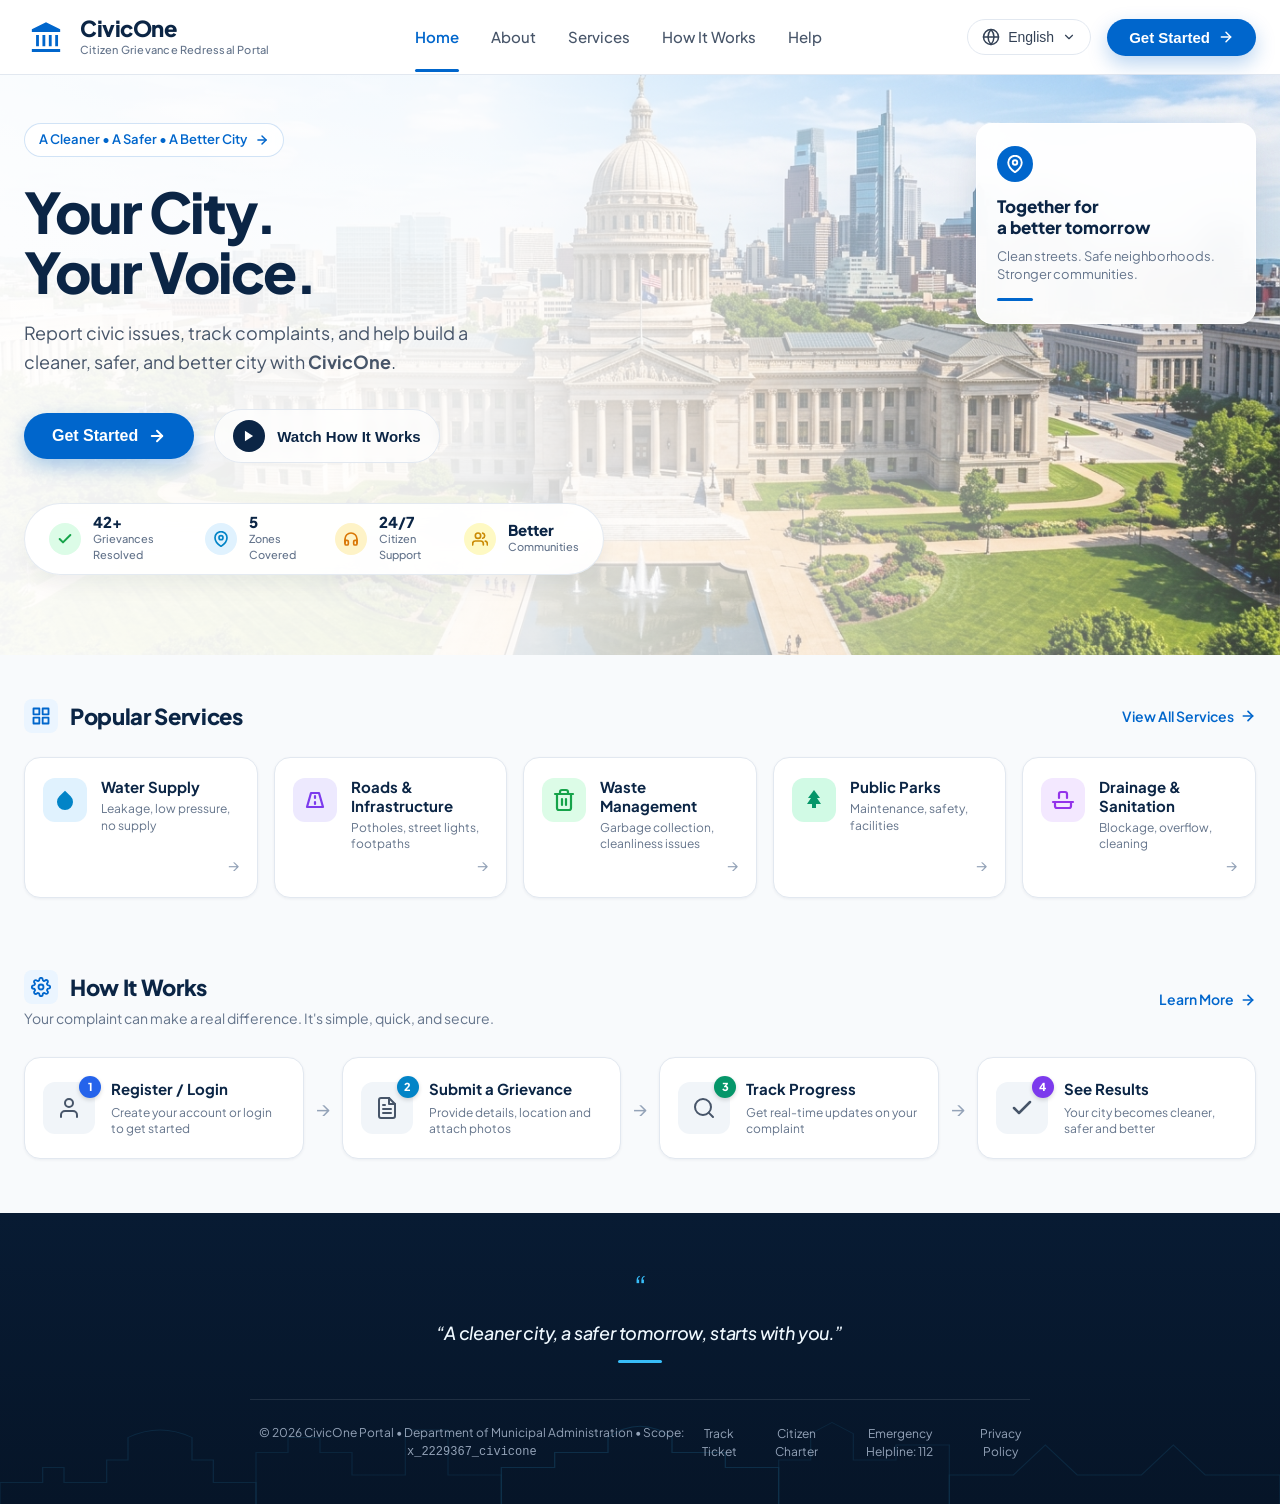
==== index.html @ 964f961f "feat(ui): implement modern CivicOne citizen portal landing page" ====
<!DOCTYPE html>
<html lang="en">
<head>
  <meta charset="UTF-8">
  <meta name="viewport" content="width=device-width, initial-scale=1.0">
  <title>CivicOne — Citizen Grievance Redressal Portal</title>
  <meta name="description" content="CivicOne is the next-generation citizen grievance redressal platform. Report civic issues, track complaints in real-time, and help build a cleaner, safer, and better city.">
  <link rel="stylesheet" href="app/ui/landing_page.css">
  <link rel="icon" type="image/svg+xml" href="data:image/svg+xml,<svg xmlns='http://www.w3.org/2000/svg' viewBox='0 0 24 24' fill='%230066CC'><path d='M12 2L2 7v2h20V7L12 2zm-7 9v8h2v-8H5zm5 0v8h2v-8h-2zm5 0v8h2v-8h-2zm5 0v8h2v-8h-2zM2 20v2h20v-2H2z'/></svg>">
</head>
<body>

  <!-- ========================================================================
       TOP NAVIGATION BAR
       ======================================================================== -->
  <header class="header" id="site-header">
    <div class="header-container">
      <!-- Brand Logo -->
      <a href="#home" class="logo-container" id="logo-link">
        <div class="logo-icon-wrap">
          <!-- Classical Neoclassical Monument / Civic Building Icon -->
          <svg width="34" height="34" viewBox="0 0 24 24" fill="currentColor">
            <path d="M12 1.5L2 6.5V8.5H22V6.5L12 1.5ZM5 10.5V18.5H7V10.5H5ZM9.5 10.5V18.5H11.5V10.5H9.5ZM14 10.5V18.5H16V10.5H14ZM18.5 10.5V18.5H20.5V10.5H18.5ZM2 20.5V22.5H22V20.5H2Z"/>
          </svg>
        </div>
        <div class="logo-text-group">
          <span class="logo-title">CivicOne</span>
          <span class="logo-subtitle">Citizen Grievance Redressal Portal</span>
        </div>
      </a>

      <!-- Center Navigation Links -->
      <nav aria-label="Main Navigation">
        <ul class="nav-links">
          <li><a href="#home" class="nav-link active" id="nav-home">Home</a></li>
          <li><a href="#about" class="nav-link" id="nav-about">About</a></li>
          <li><a href="#services" class="nav-link" id="nav-services">Services</a></li>
          <li><a href="#how-it-works" class="nav-link" id="nav-how-it-works">How It Works</a></li>
          <li><a href="#help" class="nav-link" id="nav-help">Help</a></li>
        </ul>
      </nav>

      <!-- Right Action Controls -->
      <div class="header-actions">
        <!-- Language Switcher -->
        <div class="lang-dropdown-wrapper">
          <button class="lang-btn" id="lang-btn" aria-expanded="false" aria-haspopup="true">
            <!-- Globe Icon -->
            <svg width="18" height="18" viewBox="0 0 24 24" fill="none" stroke="currentColor" stroke-width="2" stroke-linecap="round" stroke-linejoin="round">
              <circle cx="12" cy="12" r="10"></circle>
              <line x1="2" y1="12" x2="22" y2="12"></line>
              <path d="M12 2a15.3 15.3 0 0 1 4 10 15.3 15.3 0 0 1-4 10 15.3 15.3 0 0 1-4-10 15.3 15.3 0 0 1 4-10z"></path>
            </svg>
            <span id="current-lang-text">English</span>
            <!-- Chevron Down Icon -->
            <svg width="14" height="14" viewBox="0 0 24 24" fill="none" stroke="currentColor" stroke-width="2" stroke-linecap="round" stroke-linejoin="round">
              <polyline points="6 9 12 15 18 9"></polyline>
            </svg>
          </button>
          <div class="lang-menu" id="lang-menu" role="menu">
            <button class="lang-item active" data-lang="en"><span>English</span> <small>English</small></button>
            <button class="lang-item" data-lang="hi"><span>हिन्दी</span> <small>Hindi</small></button>
            <button class="lang-item" data-lang="kn"><span>ಕನ್ನಡ</span> <small>Kannada</small></button>
            <button class="lang-item" data-lang="ta"><span>தமிழ்</span> <small>Tamil</small></button>
            <button class="lang-item" data-lang="te"><span>తెలుగు</span> <small>Telugu</small></button>
            <button class="lang-item" data-lang="mr"><span>मराठी</span> <small>Marathi</small></button>
            <button class="lang-item" data-lang="bn"><span>বাংলা</span> <small>Bengali</small></button>
            <button class="lang-item" data-lang="gu"><span>ગુજરાતી</span> <small>Gujarati</small></button>
            <button class="lang-item" data-lang="pa"><span>ਪੰਜਾਬੀ</span> <small>Punjabi</small></button>
            <button class="lang-item" data-lang="ur"><span>اردو</span> <small>Urdu</small></button>
          </div>
        </div>

        <!-- Get Started Button -->
        <button class="btn-primary-pill" id="header-get-started" onclick="openGrievanceModal()">
          <span>Get Started</span>
          <svg width="16" height="16" viewBox="0 0 24 24" fill="none" stroke="currentColor" stroke-width="2.2" stroke-linecap="round" stroke-linejoin="round">
            <line x1="5" y1="12" x2="19" y2="12"></line>
            <polyline points="12 5 19 12 12 19"></polyline>
          </svg>
        </button>
      </div>
    </div>
  </header>

  <!-- ========================================================================
       HERO SECTION
       ======================================================================== -->
  <section class="hero-section" id="home">
    <div class="hero-bg-layer"></div>
    <div class="hero-overlay-gradient"></div>

    <div class="hero-container">
      <!-- Left Hero Column -->
      <div class="hero-left">
        <!-- Top Micro-Badge -->
        <div class="hero-badge" onclick="openGrievanceModal()">
          <span>A Cleaner &bull; A Safer &bull; A Better City</span>
          <svg width="14" height="14" viewBox="0 0 24 24" fill="none" stroke="currentColor" stroke-width="2.5" stroke-linecap="round" stroke-linejoin="round">
            <line x1="5" y1="12" x2="19" y2="12"></line>
            <polyline points="12 5 19 12 12 19"></polyline>
          </svg>
        </div>

        <!-- Main Headline -->
        <h1 class="hero-headline">
          <span>Your City.</span>
          <span>Your Voice.</span>
        </h1>

        <!-- Subtitle -->
        <p class="hero-subtitle">
          Report civic issues, track complaints, and help build a cleaner, safer, and better city with <strong>CivicOne</strong>.
        </p>

        <!-- CTA Buttons Group -->
        <div class="hero-cta-group">
          <button class="btn-hero-primary" id="hero-get-started-btn" onclick="openGrievanceModal()">
            <span>Get Started</span>
            <svg width="18" height="18" viewBox="0 0 24 24" fill="none" stroke="currentColor" stroke-width="2.5" stroke-linecap="round" stroke-linejoin="round">
              <line x1="5" y1="12" x2="19" y2="12"></line>
              <polyline points="12 5 19 12 12 19"></polyline>
            </svg>
          </button>

          <button class="btn-hero-watch" id="hero-watch-btn" onclick="openWatchModal()">
            <div class="play-icon-circle">
              <svg width="14" height="14" viewBox="0 0 24 24" fill="currentColor">
                <polygon points="5 3 19 12 5 21 5 3"></polygon>
              </svg>
            </div>
            <span>Watch How It Works</span>
          </button>
        </div>

        <!-- Floating Glassmorphic Stats Pill -->
        <div class="hero-metrics-bar">
          <!-- Metric 1: Resolved -->
          <div class="metric-item">
            <div class="metric-icon-bubble green">
              <svg width="16" height="16" viewBox="0 0 24 24" fill="none" stroke="currentColor" stroke-width="3" stroke-linecap="round" stroke-linejoin="round">
                <polyline points="20 6 9 17 4 12"></polyline>
              </svg>
            </div>
            <div class="metric-text-group">
              <span class="metric-val">42+</span>
              <span class="metric-label">Grievances Resolved</span>
            </div>
          </div>

          <!-- Metric 2: Zones -->
          <div class="metric-item">
            <div class="metric-icon-bubble blue">
              <svg width="16" height="16" viewBox="0 0 24 24" fill="none" stroke="currentColor" stroke-width="2.5" stroke-linecap="round" stroke-linejoin="round">
                <path d="M21 10c0 7-9 13-9 13s-9-6-9-13a9 9 0 0 1 18 0z"></path>
                <circle cx="12" cy="10" r="3"></circle>
              </svg>
            </div>
            <div class="metric-text-group">
              <span class="metric-val">5</span>
              <span class="metric-label">Zones Covered</span>
            </div>
          </div>

          <!-- Metric 3: Support -->
          <div class="metric-item">
            <div class="metric-icon-bubble orange">
              <svg width="16" height="16" viewBox="0 0 24 24" fill="none" stroke="currentColor" stroke-width="2.5" stroke-linecap="round" stroke-linejoin="round">
                <path d="M3 18v-6a9 9 0 0 1 18 0v6"></path>
                <path d="M21 19a2 2 0 0 1-2 2h-1a2 2 0 0 1-2-2v-3a2 2 0 0 1 2-2h3zM3 19a2 2 0 0 0 2 2h1a2 2 0 0 0 2-2v-3a2 2 0 0 0-2-2H3z"></path>
              </svg>
            </div>
            <div class="metric-text-group">
              <span class="metric-val">24/7</span>
              <span class="metric-label">Citizen Support</span>
            </div>
          </div>

          <!-- Metric 4: Communities -->
          <div class="metric-item">
            <div class="metric-icon-bubble gold">
              <svg width="16" height="16" viewBox="0 0 24 24" fill="none" stroke="currentColor" stroke-width="2.5" stroke-linecap="round" stroke-linejoin="round">
                <path d="M17 21v-2a4 4 0 0 0-4-4H5a4 4 0 0 0-4 4v2"></path>
                <circle cx="9" cy="7" r="4"></circle>
                <path d="M23 21v-2a4 4 0 0 0-3-3.87"></path>
                <path d="M16 3.13a4 4 0 0 1 0 7.75"></path>
              </svg>
            </div>
            <div class="metric-text-group">
              <span class="metric-val">Better</span>
              <span class="metric-label">Communities</span>
            </div>
          </div>
        </div>
      </div>

      <!-- Right Floating Glass Card (Overlapping Skyline) -->
      <div class="hero-right-card">
        <div class="card-pin-bubble">
          <svg width="18" height="18" viewBox="0 0 24 24" fill="none" stroke="currentColor" stroke-width="2.5" stroke-linecap="round" stroke-linejoin="round">
            <path d="M21 10c0 7-9 13-9 13s-9-6-9-13a9 9 0 0 1 18 0z"></path>
            <circle cx="12" cy="10" r="3"></circle>
          </svg>
        </div>
        <h3 class="card-title">Together for<br>a better tomorrow</h3>
        <p class="card-desc">Clean streets. Safe neighborhoods. Stronger communities.</p>
        <div class="card-accent-bar"></div>
      </div>
    </div>
  </section>

  <!-- ========================================================================
       POPULAR SERVICES SECTION
       ======================================================================== -->
  <section class="section-services" id="services">
    <div class="section-container">
      <div class="section-header-row">
        <div class="section-title-wrap">
          <div class="section-header-icon">
            <svg width="20" height="20" viewBox="0 0 24 24" fill="none" stroke="currentColor" stroke-width="2.2" stroke-linecap="round" stroke-linejoin="round">
              <rect x="3" y="3" width="7" height="7"></rect>
              <rect x="14" y="3" width="7" height="7"></rect>
              <rect x="14" y="14" width="7" height="7"></rect>
              <rect x="3" y="14" width="7" height="7"></rect>
            </svg>
          </div>
          <h2 class="section-heading">Popular Services</h2>
        </div>
        <a href="#services" class="section-view-all-link" onclick="openGrievanceModal('all')">
          <span>View All Services</span>
          <svg width="16" height="16" viewBox="0 0 24 24" fill="none" stroke="currentColor" stroke-width="2.5" stroke-linecap="round" stroke-linejoin="round">
            <line x1="5" y1="12" x2="19" y2="12"></line>
            <polyline points="12 5 19 12 12 19"></polyline>
          </svg>
        </a>
      </div>

      <!-- 5 Horizontal Service Cards -->
      <div class="services-grid">
        <!-- Service 1: Water Supply -->
        <div class="service-card" onclick="openGrievanceModal('CAT-WAT-LEAK')">
          <div class="service-card-top">
            <div class="service-icon-box water">
              <svg width="24" height="24" viewBox="0 0 24 24" fill="currentColor">
                <path d="M12 2.69l5.66 5.66a8 8 0 1 1-11.31 0z"></path>
              </svg>
            </div>
            <div class="service-info-col">
              <h3 class="service-name">Water Supply</h3>
              <p class="service-subtext">Leakage, low pressure, no supply</p>
            </div>
          </div>
          <div class="service-card-arrow">&rarr;</div>
        </div>

        <!-- Service 2: Roads & Infrastructure -->
        <div class="service-card" onclick="openGrievanceModal('CAT-ROD-POTHOLE')">
          <div class="service-card-top">
            <div class="service-icon-box roads">
              <svg width="24" height="24" viewBox="0 0 24 24" fill="none" stroke="currentColor" stroke-width="2.2" stroke-linecap="round" stroke-linejoin="round">
                <path d="M4 19L8 5h8l4 14H4z"></path>
                <line x1="12" y1="8" x2="12" y2="10"></line>
                <line x1="12" y1="14" x2="12" y2="16"></line>
              </svg>
            </div>
            <div class="service-info-col">
              <h3 class="service-name">Roads &amp; Infrastructure</h3>
              <p class="service-subtext">Potholes, street lights, footpaths</p>
            </div>
          </div>
          <div class="service-card-arrow">&rarr;</div>
        </div>

        <!-- Service 3: Waste Management -->
        <div class="service-card" onclick="openGrievanceModal('CAT-SAN-GARBAGE')">
          <div class="service-card-top">
            <div class="service-icon-box waste">
              <svg width="24" height="24" viewBox="0 0 24 24" fill="none" stroke="currentColor" stroke-width="2.2" stroke-linecap="round" stroke-linejoin="round">
                <polyline points="3 6 5 6 21 6"></polyline>
                <path d="M19 6v14a2 2 0 0 1-2 2H7a2 2 0 0 1-2-2V6m3 0V4a2 2 0 0 1 2-2h4a2 2 0 0 1 2 2v2"></path>
                <line x1="10" y1="11" x2="10" y2="17"></line>
                <line x1="14" y1="11" x2="14" y2="17"></line>
              </svg>
            </div>
            <div class="service-info-col">
              <h3 class="service-name">Waste Management</h3>
              <p class="service-subtext">Garbage collection, cleanliness issues</p>
            </div>
          </div>
          <div class="service-card-arrow">&rarr;</div>
        </div>

        <!-- Service 4: Public Parks -->
        <div class="service-card" onclick="openGrievanceModal('CAT-HLT-MOSQ')">
          <div class="service-card-top">
            <div class="service-icon-box parks">
              <svg width="24" height="24" viewBox="0 0 24 24" fill="currentColor">
                <path d="M12 2L6 10h3l-4 6h5v4h4v-4h5l-4-6h3L12 2z"></path>
              </svg>
            </div>
            <div class="service-info-col">
              <h3 class="service-name">Public Parks</h3>
              <p class="service-subtext">Maintenance, safety, facilities</p>
            </div>
          </div>
          <div class="service-card-arrow">&rarr;</div>
        </div>

        <!-- Service 5: Drainage & Sanitation -->
        <div class="service-card" onclick="openGrievanceModal('CAT-ROD-DRAIN')">
          <div class="service-card-top">
            <div class="service-icon-box sanitation">
              <svg width="24" height="24" viewBox="0 0 24 24" fill="none" stroke="currentColor" stroke-width="2.2" stroke-linecap="round" stroke-linejoin="round">
                <path d="M4 14v4a2 2 0 0 0 2 2h12a2 2 0 0 0 2-2v-4"></path>
                <path d="M8 10V6a2 2 0 0 1 2-2h4a2 2 0 0 1 2 2v4"></path>
                <line x1="2" y1="14" x2="22" y2="14"></line>
              </svg>
            </div>
            <div class="service-info-col">
              <h3 class="service-name">Drainage &amp; Sanitation</h3>
              <p class="service-subtext">Blockage, overflow, cleaning</p>
            </div>
          </div>
          <div class="service-card-arrow">&rarr;</div>
        </div>
      </div>
    </div>
  </section>

  <!-- ========================================================================
       HOW IT WORKS SECTION
       ======================================================================== -->
  <section class="section-how-it-works" id="how-it-works">
    <div class="section-container">
      <div class="section-header-row">
        <div>
          <div class="section-title-wrap">
            <div class="section-header-icon">
              <svg width="20" height="20" viewBox="0 0 24 24" fill="none" stroke="currentColor" stroke-width="2.2" stroke-linecap="round" stroke-linejoin="round">
                <circle cx="12" cy="12" r="3"></circle>
                <path d="M19.4 15a1.65 1.65 0 0 0 .33 1.82l.06.06a2 2 0 0 1 0 2.83 2 2 0 0 1-2.83 0l-.06-.06a1.65 1.65 0 0 0-1.82-.33 1.65 1.65 0 0 0-1 1.51V21a2 2 0 0 1-2 2 2 2 0 0 1-2-2v-.09A1.65 1.65 0 0 0 9 19.4a1.65 1.65 0 0 0-1.82.33l-.06.06a2 2 0 0 1-2.83 0 2 2 0 0 1 0-2.83l.06-.06a1.65 1.65 0 0 0 .33-1.82 1.65 1.65 0 0 0-1.51-1H3a2 2 0 0 1-2-2 2 2 0 0 1 2-2h.09A1.65 1.65 0 0 0 4.6 9a1.65 1.65 0 0 0-.33-1.82l-.06-.06a2 2 0 0 1 0-2.83 2 2 0 0 1 2.83 0l.06.06a1.65 1.65 0 0 0 1.82.33H9a1.65 1.65 0 0 0 1-1.51V3a2 2 0 0 1 2-2 2 2 0 0 1 2 2v.09a1.65 1.65 0 0 0 1 1.51 1.65 1.65 0 0 0 1.82-.33l.06-.06a2 2 0 0 1 2.83 0 2 2 0 0 1 0 2.83l-.06.06a1.65 1.65 0 0 0-.33 1.82V9a1.65 1.65 0 0 0 1.51 1H21a2 2 0 0 1 2 2 2 2 0 0 1-2 2h-.09a1.65 1.65 0 0 0-1.51 1z"></path>
              </svg>
            </div>
            <h2 class="section-heading">How It Works</h2>
          </div>
          <p class="how-header-sub">Your complaint can make a real difference. It's simple, quick, and secure.</p>
        </div>

        <a href="#about" class="section-view-all-link" onclick="openWatchModal()">
          <span>Learn More</span>
          <svg width="16" height="16" viewBox="0 0 24 24" fill="none" stroke="currentColor" stroke-width="2.5" stroke-linecap="round" stroke-linejoin="round">
            <line x1="5" y1="12" x2="19" y2="12"></line>
            <polyline points="12 5 19 12 12 19"></polyline>
          </svg>
        </a>
      </div>

      <!-- 4-Step Process Timeline -->
      <div class="steps-timeline-wrap">
        <!-- Step 1 -->
        <div class="step-card">
          <div class="step-icon-wrapper">
            <div class="step-badge-num step-1">1</div>
            <svg width="24" height="24" viewBox="0 0 24 24" fill="none" stroke="currentColor" stroke-width="2" stroke-linecap="round" stroke-linejoin="round">
              <path d="M20 21v-2a4 4 0 0 0-4-4H8a4 4 0 0 0-4 4v2"></path>
              <circle cx="12" cy="7" r="4"></circle>
            </svg>
          </div>
          <div class="step-info-wrap">
            <h3 class="step-title">Register / Login</h3>
            <p class="step-desc">Create your account or login to get started</p>
          </div>
        </div>

        <div class="step-connector-arrow">&rarr;</div>

        <!-- Step 2 -->
        <div class="step-card">
          <div class="step-icon-wrapper">
            <div class="step-badge-num step-2">2</div>
            <svg width="24" height="24" viewBox="0 0 24 24" fill="none" stroke="currentColor" stroke-width="2" stroke-linecap="round" stroke-linejoin="round">
              <path d="M14 2H6a2 2 0 0 0-2 2v16a2 2 0 0 0 2 2h12a2 2 0 0 0 2-2V8z"></path>
              <polyline points="14 2 14 8 20 8"></polyline>
              <line x1="16" y1="13" x2="8" y2="13"></line>
              <line x1="16" y1="17" x2="8" y2="17"></line>
              <polyline points="10 9 9 9 8 9"></polyline>
            </svg>
          </div>
          <div class="step-info-wrap">
            <h3 class="step-title">Submit a Grievance</h3>
            <p class="step-desc">Provide details, location and attach photos</p>
          </div>
        </div>

        <div class="step-connector-arrow">&rarr;</div>

        <!-- Step 3 -->
        <div class="step-card">
          <div class="step-icon-wrapper">
            <div class="step-badge-num step-3">3</div>
            <svg width="24" height="24" viewBox="0 0 24 24" fill="none" stroke="currentColor" stroke-width="2" stroke-linecap="round" stroke-linejoin="round">
              <circle cx="11" cy="11" r="8"></circle>
              <line x1="21" y1="21" x2="16.65" y2="16.65"></line>
            </svg>
          </div>
          <div class="step-info-wrap">
            <h3 class="step-title">Track Progress</h3>
            <p class="step-desc">Get real-time updates on your complaint</p>
          </div>
        </div>

        <div class="step-connector-arrow">&rarr;</div>

        <!-- Step 4 -->
        <div class="step-card">
          <div class="step-icon-wrapper">
            <div class="step-badge-num step-4">4</div>
            <svg width="24" height="24" viewBox="0 0 24 24" fill="none" stroke="currentColor" stroke-width="2.5" stroke-linecap="round" stroke-linejoin="round">
              <polyline points="20 6 9 17 4 12"></polyline>
            </svg>
          </div>
          <div class="step-info-wrap">
            <h3 class="step-title">See Results</h3>
            <p class="step-desc">Your city becomes cleaner, safer and better</p>
          </div>
        </div>
      </div>
    </div>
  </section>

  <!-- ========================================================================
       FOOTER QUOTE & ARCHITECTURAL SKYLINE BANNER
       ======================================================================== -->
  <footer class="footer-quote-banner" id="help">
    <!-- Stylized Architectural Monument Silhouette SVG -->
    <svg class="skyline-svg-bg" viewBox="0 0 1200 120" preserveAspectRatio="none" fill="none" stroke="#38BDF8" stroke-width="1.2">
      <!-- Monument Palace Dome & Columns -->
      <path d="M 0,120 L 0,90 L 40,90 L 40,70 L 60,70 L 60,90 L 100,90 L 100,60 L 120,60 L 120,30 Q 150,10 180,30 L 180,60 L 200,60 L 200,90 L 240,90 L 240,120 Z" opacity="0.6"></path>
      <!-- High-rise Skyline -->
      <path d="M 240,120 L 240,50 L 270,50 L 270,30 L 300,30 L 300,50 L 330,50 L 330,80 L 380,80 L 380,20 L 420,20 L 420,80 L 470,80 L 470,120 Z" opacity="0.5"></path>
      <!-- Vidhana Soudha Style Grand Dome Palace -->
      <path d="M 470,120 L 470,70 L 520,70 L 520,50 L 570,50 L 570,30 Q 600,0 630,30 L 630,50 L 680,50 L 680,70 L 730,70 L 730,120 Z" opacity="0.8"></path>
      <!-- Modern City Towers & Clock Tower -->
      <path d="M 730,120 L 730,60 L 760,60 L 760,25 L 780,10 L 800,25 L 800,60 L 840,60 L 840,40 L 890,40 L 890,120 Z" opacity="0.5"></path>
      <!-- Metro Pillars and Cable Bridge -->
      <path d="M 890,120 L 890,80 L 950,80 L 980,40 L 1010,80 L 1070,80 L 1100,40 L 1130,80 L 1200,80 L 1200,120 Z" opacity="0.6"></path>
      <!-- Ground line -->
      <line x1="0" y1="120" x2="1200" y2="120" stroke="#38BDF8" stroke-width="2"></line>
    </svg>

    <div class="footer-banner-content">
      <!-- Quote Bubble -->
      <div class="quote-icon-bubble">
        <span>&ldquo;</span>
      </div>

      <!-- Main Quote -->
      <p class="footer-quote-text">
        &ldquo;A cleaner city, a safer tomorrow, starts with you.&rdquo;
      </p>
      <div class="quote-accent-bar"></div>

      <!-- Footer Meta Row -->
      <div class="footer-meta-row">
        <span>&copy; 2026 CivicOne Portal &bull; Department of Municipal Administration &bull; Scope: <code>x_2229367_civicone</code></span>
        <ul class="footer-meta-links">
          <li><a href="#home" class="footer-meta-link" onclick="openTrackModal()">Track Ticket</a></li>
          <li><a href="#services" class="footer-meta-link">Citizen Charter</a></li>
          <li><a href="#help" class="footer-meta-link">Emergency Helpline: 112</a></li>
          <li><a href="#help" class="footer-meta-link">Privacy Policy</a></li>
        </ul>
      </div>
    </div>
  </footer>

  <!-- ========================================================================
       MODAL 1: GRIEVANCE INTAKE MODAL
       ======================================================================== -->
  <div class="modal-backdrop" id="grievance-modal">
    <div class="modal-card">
      <div class="modal-header">
        <div class="modal-title-group">
          <h3>Submit a Civic Grievance</h3>
          <p>Instant server-side routing &amp; SLA assignment</p>
        </div>
        <button class="modal-close-btn" onclick="closeModals()">&times;</button>
      </div>
      <div class="modal-body">
        <form id="grievance-form" onsubmit="handleGrievanceSubmit(event)">
          <div class="form-group">
            <label class="form-label" for="intake-category">Service Category *</label>
            <select class="form-select" id="intake-category" required>
              <option value="">-- Select Category --</option>
              <option value="CAT-WAT-LEAK">Water Supply &mdash; Pipeline Burst / Leakage (SLA: 24h)</option>
              <option value="CAT-WAT-CONTAM">Water Supply &mdash; Drinking Water Contamination (SLA: 12h)</option>
              <option value="CAT-ROD-POTHOLE">Roads &mdash; Deep Crater Pothole (SLA: 24h)</option>
              <option value="CAT-ELEC-WIRE">Electricity &mdash; Exposed Live Electrical Wire (SLA: 6h)</option>
              <option value="CAT-ELEC-STLIGHT">Electricity &mdash; Broken Street Lights (SLA: 48h)</option>
              <option value="CAT-SAN-GARBAGE">Waste Management &mdash; Garbage Overflow (SLA: 24h)</option>
              <option value="CAT-ROD-DRAIN">Drainage &mdash; Blocked Stormwater Drain (SLA: 48h)</option>
              <option value="CAT-HLT-MOSQ">Public Health &mdash; Mosquito Menace &amp; Fogging (SLA: 48h)</option>
            </select>
          </div>

          <div class="form-group">
            <label class="form-label" for="intake-ward">Administrative Ward *</label>
            <select class="form-select" id="intake-ward" required>
              <option value="29b0d91bc3bb8754e54832f1b40131fd">Ward 12 &mdash; Indiranagar (Zone: East)</option>
              <option value="75b01d1bc3bb8754e54832f1b401317f">Ward 15 &mdash; Koramangala (Zone: South)</option>
              <option value="4ab01d1bc3bb8754e54832f1b4013190">Ward 08 &mdash; Malleshwaram (Zone: West)</option>
              <option value="dab01d1bc3bb8754e54832f1b40131ba">Ward 22 &mdash; Whitefield (Zone: East)</option>
              <option value="6ab05d1bc3bb8754e54832f1b4013116">Ward 01 &mdash; Fort Colaba (Zone: South)</option>
            </select>
          </div>

          <div class="form-group">
            <label class="form-label" for="intake-short">Brief Title *</label>
            <input type="text" class="form-input" id="intake-short" placeholder="e.g. Major water pipeline leakage on 12th Main" required>
          </div>

          <div class="form-group">
            <label class="form-label" for="intake-desc">Detailed Complaint &bull; Automated PII Protection Active *</label>
            <textarea class="form-textarea" id="intake-desc" placeholder="Describe the location and issue. Any Aadhaar, PAN, phone numbers or email will be automatically masked on server." required oninput="previewPiiMasking(this.value)"></textarea>
            <div id="pii-preview" style="display:none; margin-top:8px; padding:10px; background:#F0FDF4; border:1px solid #BBF7D0; border-radius:6px; font-size:12px; color:#166534;"></div>
          </div>

          <div class="form-group">
            <label class="form-label" for="intake-phone">Citizen Contact Number</label>
            <input type="tel" class="form-input" id="intake-phone" placeholder="10-digit mobile number for SMS tracking updates">
          </div>

          <div id="submission-result" style="display:none; margin-top:14px; padding:14px; border-radius:8px;"></div>

          <div class="modal-footer" style="padding:16px 0 0 0; background:none; border-top:none;">
            <button type="button" class="btn-secondary" onclick="closeModals()">Cancel</button>
            <button type="submit" class="btn-hero-primary" style="padding:10px 24px;">Submit Complaint &rarr;</button>
          </div>
        </form>
      </div>
    </div>
  </div>

  <!-- ========================================================================
       MODAL 2: TRACK GRIEVANCE MODAL
       ======================================================================== -->
  <div class="modal-backdrop" id="track-modal">
    <div class="modal-card">
      <div class="modal-header">
        <div class="modal-title-group">
          <h3>Track Grievance Status</h3>
          <p>Real-time SLA and resolution progression lookup</p>
        </div>
        <button class="modal-close-btn" onclick="closeModals()">&times;</button>
      </div>
      <div class="modal-body">
        <div class="form-group">
          <label class="form-label" for="track-ticket-input">Ticket / Case Reference Number</label>
          <div style="display:flex; gap:10px;">
            <input type="text" class="form-input" id="track-ticket-input" placeholder="e.g. CIV0001001 or CIV0001004" value="CIV0001001">
            <button type="button" class="btn-hero-primary" style="padding:10px 20px; flex-shrink:0;" onclick="lookupTicketStatus()">Search</button>
          </div>
          <small style="color:#64748B; display:block; margin-top:4px;">Try demo cases: <strong>CIV0001001</strong> (Water Leak), <strong>CIV0001004</strong> (Pothole), <strong>CIV0001013</strong> (Awaiting Confirmation)</small>
        </div>

        <div id="track-result-card" style="margin-top:18px; display:none;"></div>
      </div>
    </div>
  </div>

  <!-- ========================================================================
       MODAL 3: WATCH HOW IT WORKS TOUR MODAL
       ======================================================================== -->
  <div class="modal-backdrop" id="watch-modal">
    <div class="modal-card" style="max-width:640px;">
      <div class="modal-header">
        <div class="modal-title-group">
          <h3>CivicOne Redressal Engine Walkthrough</h3>
          <p>Public Sector SLA Gating, Jurisdiction Scoping &amp; Citizen Confirmation</p>
        </div>
        <button class="modal-close-btn" onclick="closeModals()">&times;</button>
      </div>
      <div class="modal-body" style="padding:28px 24px;">
        <div style="display:flex; flex-direction:column; gap:20px;">
          <div style="display:flex; gap:16px; align-items:flex-start;">
            <div style="width:36px; height:36px; border-radius:50%; background:#E0F2FE; color:#0284C7; display:flex; align-items:center; justify-content:center; font-weight:800; flex-shrink:0;">1</div>
            <div>
              <h4 style="font-size:15px; font-weight:700; color:#0B2545;">Deterministic Intake &amp; PII Sanitization</h4>
              <p style="font-size:13px; color:#64748B; margin-top:3px;">Your raw complaint is scrubbed with <code>PiiMasker</code> to redact Aadhaar, PAN, phone numbers, and emails before field workers inspect the case.</p>
            </div>
          </div>

          <div style="display:flex; gap:16px; align-items:flex-start;">
            <div style="width:36px; height:36px; border-radius:50%; background:#EDE9FE; color:#7C3AED; display:flex; align-items:center; justify-content:center; font-weight:800; flex-shrink:0;">2</div>
            <div>
              <h4 style="font-size:15px; font-weight:700; color:#0B2545;">GeoRouter &amp; Priority Scoring Engine</h4>
              <p style="font-size:13px; color:#64748B; margin-top:3px;"><code>GeoRouter</code> resolves the geographic ward and nearest civic asset. <code>PriorityScorer</code> computes a deterministic priority score (e.g. Life-safety wire hazard: 6h SLA).</p>
            </div>
          </div>

          <div style="display:flex; gap:16px; align-items:flex-start;">
            <div style="width:36px; height:36px; border-radius:50%; background:#DCFCE7; color:#16A34A; display:flex; align-items:center; justify-content:center; font-weight:800; flex-shrink:0;">3</div>
            <div>
              <h4 style="font-size:15px; font-weight:700; color:#0B2545;">Resolution Evidence &amp; Citizen Confirmation Gate</h4>
              <p style="font-size:13px; color:#64748B; margin-top:3px;">Officers cannot close cases arbitrarily. Resolution proof photos must be attached, and the citizen receives a confirmation prompt. If disputed, the case automatically reopens.</p>
            </div>
          </div>
        </div>
      </div>
      <div class="modal-footer">
        <button class="btn-primary-pill" onclick="closeModals(); openGrievanceModal();">Report an Issue Now &rarr;</button>
      </div>
    </div>
  </div>

  <!-- ========================================================================
       JAVASCRIPT LOGIC
       ======================================================================== -->
  <script>
    // Language Dropdown Interaction
    const langBtn = document.getElementById('lang-btn');
    const langMenu = document.getElementById('lang-menu');
    const currentLangText = document.getElementById('current-lang-text');

    langBtn.addEventListener('click', (e) => {
      e.stopPropagation();
      langMenu.classList.toggle('show');
    });

    document.addEventListener('click', () => {
      langMenu.classList.remove('show');
    });

    document.querySelectorAll('.lang-item').forEach(btn => {
      btn.addEventListener('click', () => {
        document.querySelectorAll('.lang-item').forEach(b => b.classList.remove('active'));
        btn.classList.add('active');
        const langName = btn.querySelector('small').textContent;
        currentLangText.textContent = langName;
        langMenu.classList.remove('show');
      });
    });

    // Modals Handling
    function openGrievanceModal(categoryCode) {
      document.getElementById('grievance-modal').classList.add('active');
      if (categoryCode && categoryCode !== 'all') {
        const catSelect = document.getElementById('intake-category');
        for (let i = 0; i < catSelect.options.length; i++) {
          if (catSelect.options[i].value === categoryCode) {
            catSelect.selectedIndex = i;
            break;
          }
        }
      }
    }

    function openTrackModal() {
      document.getElementById('track-modal').classList.add('active');
      lookupTicketStatus();
    }

    function openWatchModal() {
      document.getElementById('watch-modal').classList.add('active');
    }

    function closeModals() {
      document.querySelectorAll('.modal-backdrop').forEach(m => m.classList.remove('active'));
    }

    // Close on escape key
    document.addEventListener('keydown', (e) => {
      if (e.key === 'Escape') closeModals();
    });

    // Client-side PII Masking Preview Demonstration
    function previewPiiMasking(text) {
      const previewDiv = document.getElementById('pii-preview');
      if (!text || text.length < 5) {
        previewDiv.style.display = 'none';
        return;
      }
      // Simple regex masking preview
      let masked = text
        .replace(/\b\d{4}\s?\d{4}\s?\d{4}\b/g, 'XXXX-XXXX-$1')
        .replace(/\b[A-Z]{5}\d{4}[A-Z]\b/gi, 'XXXXX****')
        .replace(/\b\d{10}\b/g, 'XXXXXX****')
        .replace(/\b[A-Za-z0-9._%+-]+@[A-Za-z0-9.-]+\.[A-Z|a-z]{2,}\b/g, 'c***@domain.com');

      if (masked !== text) {
        previewDiv.style.display = 'block';
        previewDiv.innerHTML = '<strong>Automated Privacy Shield Preview:</strong><br>' + masked;
      } else {
        previewDiv.style.display = 'none';
      }
    }

    // Submit Grievance Demo
    function handleGrievanceSubmit(e) {
      e.preventDefault();
      const cat = document.getElementById('intake-category').value;
      const ward = document.getElementById('intake-ward').options[document.getElementById('intake-ward').selectedIndex].text;
      const title = document.getElementById('intake-short').value;
      const randomNum = Math.floor(1000 + Math.random() * 9000);
      const ticketId = 'CIV000' + randomNum;

      const resultBox = document.getElementById('submission-result');
      resultBox.style.display = 'block';
      resultBox.style.background = '#ECFDF5';
      resultBox.style.border = '1px solid #6EE7B7';
      resultBox.style.color = '#065F46';
      resultBox.innerHTML = `
        <h4 style="font-size:15px; font-weight:800; margin-bottom:4px;">Grievance Successfully Registered!</h4>
        <p style="font-size:13px; margin-bottom:6px;">Reference Ticket: <strong>${ticketId}</strong> &bull; Status: <strong>Assigned</strong></p>
        <p style="font-size:12px; color:#047857;">Assigned to field worker in ${ward}. An automated confirmation SMS has been dispatched with real-time tracking.</p>
      `;

      setTimeout(() => {
        document.getElementById('grievance-form').reset();
      }, 5000);
    }

    // Demo Ticket Status Database
    const demoCases = {
      'CIV0001001': {
        title: 'Major water pipeline leak flooding road',
        category: 'Water Supply',
        ward: 'Ward 12 Indiranagar',
        status: 'In Progress',
        priority: 'Priority 1 (High)',
        sla: '24 Hours',
        progressPct: 65,
        worker: 'Field Officer Suresh K. (Water Supply Board)',
        notes: 'Excavation team on-site at 100ft road junction. Replacement coupling pipe fitted.'
      },
      'CIV0001004': {
        title: 'Massive crater pothole opposite Metro Pillar 84',
        category: 'Roads & Infrastructure',
        ward: 'Ward 12 Indiranagar',
        status: 'Assigned',
        priority: 'Priority 1 (High)',
        sla: '24 Hours',
        progressPct: 30,
        worker: 'Field Officer Ramesh P. (Roads Dept)',
        notes: 'Site inspected. Asphalt mix batch scheduled for evening road repair crew.'
      },
      'CIV0001013': {
        title: 'Commercial valve leakage on 1st Main',
        category: 'Water Supply',
        ward: 'Ward 15 Koramangala',
        status: 'Awaiting Citizen Confirmation',
        priority: 'Priority 2 (Medium)',
        sla: '24 Hours',
        progressPct: 90,
        worker: 'Officer Manjunath B. (Water Board)',
        notes: 'Valve gasket replaced. Inspection certificate attached. Pending citizen satisfaction verification.'
      }
    };

    function lookupTicketStatus() {
      const ticketInput = document.getElementById('track-ticket-input').value.trim().toUpperCase();
      const card = document.getElementById('track-result-card');
      card.style.display = 'block';

      const data = demoCases[ticketInput] || {
        title: 'Reported Civic Grievance',
        category: 'Municipal Services',
        ward: 'Ward 12 Indiranagar',
        status: 'In Progress',
        priority: 'Priority 2 (Normal)',
        sla: '48 Hours',
        progressPct: 50,
        worker: 'Assigned Zonal Field Team',
        notes: 'Grievance verified by Ward Supervisor. Field crew dispatched.'
      };

      card.innerHTML = `
        <div style="background:#F8FAFC; border:1px solid #E2E8F0; border-radius:12px; padding:18px;">
          <div style="display:flex; justify-content:space-between; align-items:flex-start; margin-bottom:10px;">
            <div>
              <span style="font-size:11px; font-weight:800; background:#E0F2FE; color:#0284C7; padding:3px 8px; border-radius:9999px;">${ticketInput}</span>
              <h4 style="font-size:15px; font-weight:800; color:#0B2545; margin-top:6px;">${data.title}</h4>
            </div>
            <span style="font-size:12px; font-weight:700; background:#DCFCE7; color:#166534; padding:4px 10px; border-radius:9999px;">${data.status}</span>
          </div>

          <div style="font-size:12px; color:#64748B; margin-bottom:12px; display:grid; grid-template-columns:1fr 1fr; gap:6px;">
            <div><strong>Category:</strong> ${data.category}</div>
            <div><strong>Ward:</strong> ${data.ward}</div>
            <div><strong>Target SLA:</strong> ${data.sla}</div>
            <div><strong>Urgency:</strong> ${data.priority}</div>
          </div>

          <div style="margin-bottom:8px;">
            <div style="display:flex; justify-content:space-between; font-size:11px; font-weight:600; color:#475569; margin-bottom:4px;">
              <span>Resolution Progress</span>
              <span>${data.progressPct}%</span>
            </div>
            <div style="height:6px; background:#E2E8F0; border-radius:9999px; overflow:hidden;">
              <div style="width:${data.progressPct}%; height:100%; background:#0066CC; border-radius:9999px;"></div>
            </div>
          </div>

          <div style="font-size:12px; background:#FFFFFF; border:1px solid #E2E8F0; border-radius:8px; padding:10px; color:#334155;">
            <strong>Latest Officer Note:</strong> ${data.notes}
          </div>
        </div>
      `;
    }
  </script>
</body>
</html>
---- app/ui/landing_page.css ----
/* ==========================================================================
   CivicOne Landing Page Stylesheet
   Pixel-perfect design matching CivicOne Citizen Grievance Portal UI
   Aesthetic: Authority Navy, Vibrant Civic Blue, Clean Glassmorphism
   ========================================================================== */

@import url('https://fonts.googleapis.com/css2?family=Plus+Jakarta+Sans:wght@400;500;600;700;800&family=Inter:wght@400;500;600;700&display=swap');

:root {
  --primary-blue: #0066CC;
  --primary-blue-hover: #0052A3;
  --primary-blue-subtle: #EBF5FF;
  --navy-dark: #081B33;
  --navy-primary: #0B2545;
  --navy-light: #134074;
  --slate-900: #0F172A;
  --slate-700: #334155;
  --slate-600: #475569;
  --slate-500: #64748B;
  --slate-400: #94A3B8;
  --slate-200: #E2E8F0;
  --slate-100: #F1F5F9;
  --slate-50: #F8FAFC;
  --white: #FFFFFF;

  --color-success: #16A34A;
  --color-success-bg: #DCFCE7;
  --color-info: #0284C7;
  --color-info-bg: #E0F2FE;
  --color-purple: #7C3AED;
  --color-purple-bg: #EDE9FE;
  --color-amber: #D97706;
  --color-amber-bg: #FEF3C7;
  --color-emerald: #059669;
  --color-emerald-bg: #D1FAE5;
  --color-fuchsia: #9333EA;
  --color-fuchsia-bg: #F3E8FF;

  --font-main: 'Plus Jakarta Sans', 'Inter', -apple-system, BlinkMacSystemFont, sans-serif;
  --radius-full: 9999px;
  --radius-xl: 20px;
  --radius-lg: 16px;
  --radius-md: 12px;
  --radius-sm: 8px;

  --shadow-sm: 0 1px 3px rgba(11, 37, 69, 0.06);
  --shadow-md: 0 4px 12px rgba(11, 37, 69, 0.08);
  --shadow-lg: 0 12px 24px -4px rgba(11, 37, 69, 0.1);
  --shadow-xl: 0 20px 35px -8px rgba(11, 37, 69, 0.12);
  --shadow-blue: 0 8px 20px rgba(0, 102, 204, 0.28);

  --transition-fast: 150ms ease;
  --transition-normal: 250ms cubic-bezier(0.4, 0, 0.2, 1);
}

*, *::before, *::after {
  box-sizing: border-box;
  margin: 0;
  padding: 0;
}

html {
  scroll-behavior: smooth;
  font-size: 16px;
}

body {
  font-family: var(--font-main);
  background-color: #F8FAFC;
  color: var(--slate-900);
  line-height: 1.5;
  -webkit-font-smoothing: antialiased;
  overflow-x: hidden;
}

/* ==========================================================================
   HEADER & NAVBAR
   ========================================================================== */

.header {
  position: sticky;
  top: 0;
  z-index: 100;
  background: rgba(255, 255, 255, 0.95);
  backdrop-filter: blur(12px);
  -webkit-backdrop-filter: blur(12px);
  border-bottom: 1px solid var(--slate-200);
  transition: all var(--transition-normal);
}

.header-container {
  max-width: 1280px;
  margin: 0 auto;
  padding: 0 24px;
  height: 74px;
  display: flex;
  align-items: center;
  justify-content: space-between;
}

/* Logo */
.logo-container {
  display: flex;
  align-items: center;
  gap: 12px;
  text-decoration: none;
  color: inherit;
}

.logo-icon-wrap {
  width: 44px;
  height: 44px;
  display: flex;
  align-items: center;
  justify-content: center;
  color: var(--primary-blue);
  transition: transform var(--transition-normal);
}

.logo-container:hover .logo-icon-wrap {
  transform: scale(1.05);
}

.logo-text-group {
  display: flex;
  flex-direction: column;
}

.logo-title {
  font-size: 1.375rem;
  font-weight: 800;
  color: var(--navy-primary);
  line-height: 1.15;
  letter-spacing: -0.02em;
}

.logo-subtitle {
  font-size: 0.6875rem;
  font-weight: 500;
  color: var(--slate-500);
  letter-spacing: 0.02em;
  margin-top: 1px;
}

/* Navigation Links */
.nav-links {
  display: flex;
  align-items: center;
  gap: 32px;
  list-style: none;
}

.nav-link {
  position: relative;
  font-size: 0.9375rem;
  font-weight: 500;
  color: var(--slate-600);
  text-decoration: none;
  padding: 8px 0;
  transition: color var(--transition-fast);
}

.nav-link:hover {
  color: var(--primary-blue);
}

.nav-link.active {
  color: var(--primary-blue);
  font-weight: 600;
}

.nav-link.active::after {
  content: '';
  position: absolute;
  bottom: -18px;
  left: 0;
  right: 0;
  height: 3px;
  background-color: var(--primary-blue);
  border-radius: var(--radius-full);
}

/* Header Action Controls */
.header-actions {
  display: flex;
  align-items: center;
  gap: 16px;
}

/* Language Dropdown */
.lang-dropdown-wrapper {
  position: relative;
}

.lang-btn {
  display: flex;
  align-items: center;
  gap: 8px;
  padding: 8px 14px;
  background: var(--white);
  border: 1px solid var(--slate-200);
  border-radius: var(--radius-full);
  font-size: 0.875rem;
  font-weight: 500;
  color: var(--slate-700);
  cursor: pointer;
  transition: all var(--transition-fast);
}

.lang-btn:hover {
  background: var(--slate-50);
  border-color: var(--slate-300);
}

.lang-menu {
  position: absolute;
  top: calc(100% + 8px);
  right: 0;
  min-width: 220px;
  max-height: 320px;
  overflow-y: auto;
  background: var(--white);
  border: 1px solid var(--slate-200);
  border-radius: var(--radius-md);
  box-shadow: var(--shadow-xl);
  padding: 6px;
  display: none;
  z-index: 1000;
}

.lang-menu.show {
  display: block;
  animation: fadeInDown 180ms ease-out;
}

.lang-item {
  display: flex;
  align-items: center;
  justify-content: space-between;
  width: 100%;
  padding: 8px 12px;
  border: none;
  background: none;
  font-family: inherit;
  font-size: 0.875rem;
  color: var(--slate-700);
  text-align: left;
  border-radius: var(--radius-sm);
  cursor: pointer;
  transition: background var(--transition-fast);
}

.lang-item:hover {
  background: var(--primary-blue-subtle);
  color: var(--primary-blue);
}

.lang-item.active {
  background: var(--primary-blue-subtle);
  color: var(--primary-blue);
  font-weight: 600;
}

/* Primary Pill Button */
.btn-primary-pill {
  display: inline-flex;
  align-items: center;
  gap: 8px;
  padding: 10px 22px;
  background: var(--primary-blue);
  color: var(--white);
  border: none;
  border-radius: var(--radius-full);
  font-size: 0.9375rem;
  font-weight: 600;
  text-decoration: none;
  cursor: pointer;
  box-shadow: var(--shadow-blue);
  transition: all var(--transition-normal);
}

.btn-primary-pill:hover {
  background: var(--primary-blue-hover);
  transform: translateY(-1px);
  box-shadow: 0 10px 24px rgba(0, 102, 204, 0.35);
}

.btn-primary-pill:active {
  transform: translateY(0);
}

/* ==========================================================================
   HERO SECTION
   ========================================================================== */

.hero-section {
  position: relative;
  min-height: 580px;
  padding: 48px 0 64px 0;
  overflow: hidden;
  background-color: #E2E8F0;
}

/* Hero Background Image & Layered Gradient */
.hero-bg-layer {
  position: absolute;
  top: 0;
  right: 0;
  bottom: 0;
  left: 0;
  background-image: url('../../assets/hero_cityscape.jpg');
  background-size: cover;
  background-position: center right;
  z-index: 1;
}

.hero-overlay-gradient {
  position: absolute;
  top: 0;
  right: 0;
  bottom: 0;
  left: 0;
  background: linear-gradient(
    90deg,
    rgba(255, 255, 255, 0.96) 0%,
    rgba(255, 255, 255, 0.90) 38%,
    rgba(255, 255, 255, 0.65) 60%,
    rgba(255, 255, 255, 0.20) 100%
  );
  z-index: 2;
}

.hero-container {
  position: relative;
  z-index: 3;
  max-width: 1280px;
  margin: 0 auto;
  padding: 0 24px;
  display: flex;
  justify-content: space-between;
  align-items: flex-start;
}

.hero-left {
  max-width: 580px;
}

/* Top Micro-badge */
.hero-badge {
  display: inline-flex;
  align-items: center;
  gap: 8px;
  padding: 6px 14px;
  background: rgba(255, 255, 255, 0.85);
  backdrop-filter: blur(8px);
  border: 1px solid rgba(0, 102, 204, 0.18);
  border-radius: var(--radius-full);
  color: var(--primary-blue);
  font-size: 0.8125rem;
  font-weight: 600;
  margin-bottom: 24px;
  cursor: pointer;
  transition: all var(--transition-fast);
}

.hero-badge:hover {
  background: var(--white);
  border-color: var(--primary-blue);
  box-shadow: 0 2px 8px rgba(0, 102, 204, 0.15);
}

/* Big Headline */
.hero-headline {
  font-size: 3.5rem;
  font-weight: 800;
  line-height: 1.08;
  letter-spacing: -0.035em;
  color: var(--navy-primary);
  margin-bottom: 18px;
}

.hero-headline span {
  display: block;
}

.hero-subtitle {
  font-size: 1.125rem;
  line-height: 1.6;
  color: var(--slate-600);
  margin-bottom: 32px;
  max-width: 500px;
}

/* Hero CTA Row */
.hero-cta-group {
  display: flex;
  align-items: center;
  gap: 20px;
  margin-bottom: 40px;
}

.btn-hero-primary {
  display: inline-flex;
  align-items: center;
  gap: 10px;
  padding: 14px 28px;
  background: var(--primary-blue);
  color: var(--white);
  border: none;
  border-radius: var(--radius-full);
  font-size: 1rem;
  font-weight: 600;
  text-decoration: none;
  cursor: pointer;
  box-shadow: 0 8px 20px rgba(0, 102, 204, 0.32);
  transition: all var(--transition-normal);
}

.btn-hero-primary:hover {
  background: var(--primary-blue-hover);
  transform: translateY(-2px);
  box-shadow: 0 12px 28px rgba(0, 102, 204, 0.4);
}

.btn-hero-watch {
  display: inline-flex;
  align-items: center;
  gap: 12px;
  padding: 10px 18px;
  background: rgba(255, 255, 255, 0.65);
  backdrop-filter: blur(6px);
  border: 1px solid var(--slate-200);
  border-radius: var(--radius-full);
  color: var(--navy-primary);
  font-size: 0.9375rem;
  font-weight: 600;
  text-decoration: none;
  cursor: pointer;
  transition: all var(--transition-fast);
}

.btn-hero-watch:hover {
  background: var(--white);
  border-color: var(--slate-300);
  box-shadow: var(--shadow-sm);
}

.play-icon-circle {
  width: 32px;
  height: 32px;
  background: var(--navy-primary);
  color: var(--white);
  border-radius: 50%;
  display: flex;
  align-items: center;
  justify-content: center;
  transition: transform var(--transition-fast);
}

.btn-hero-watch:hover .play-icon-circle {
  transform: scale(1.1);
  background: var(--primary-blue);
}

/* Floating Metrics Bar (Under Left Hero) */
.hero-metrics-bar {
  display: inline-flex;
  align-items: center;
  gap: 24px;
  padding: 10px 24px;
  background: rgba(255, 255, 255, 0.92);
  backdrop-filter: blur(12px);
  -webkit-backdrop-filter: blur(12px);
  border: 1px solid rgba(226, 232, 240, 0.9);
  border-radius: var(--radius-full);
  box-shadow: 0 10px 25px -4px rgba(11, 37, 69, 0.08);
}

.metric-item {
  display: flex;
  align-items: center;
  gap: 12px;
}

.metric-icon-bubble {
  width: 32px;
  height: 32px;
  border-radius: 50%;
  display: flex;
  align-items: center;
  justify-content: center;
  flex-shrink: 0;
}

.metric-icon-bubble.green {
  background: var(--color-success-bg);
  color: var(--color-success);
}

.metric-icon-bubble.blue {
  background: var(--color-info-bg);
  color: var(--color-info);
}

.metric-icon-bubble.orange {
  background: var(--color-amber-bg);
  color: var(--color-amber);
}

.metric-icon-bubble.gold {
  background: #FEF9C3;
  color: #CA8A04;
}

.metric-text-group {
  display: flex;
  flex-direction: column;
}

.metric-val {
  font-size: 0.9375rem;
  font-weight: 800;
  color: var(--navy-primary);
  line-height: 1.1;
}

.metric-label {
  font-size: 0.6875rem;
  font-weight: 500;
  color: var(--slate-500);
}

/* Right Floating Glass Card (Skyline Overlap) */
.hero-right-card {
  width: 280px;
  background: rgba(255, 255, 255, 0.94);
  backdrop-filter: blur(16px);
  -webkit-backdrop-filter: blur(16px);
  border: 1px solid rgba(255, 255, 255, 0.8);
  border-radius: var(--radius-lg);
  padding: 22px 20px;
  box-shadow: 0 16px 36px -6px rgba(11, 37, 69, 0.14);
  animation: floatSubtle 6s ease-in-out infinite alternate;
}

@keyframes floatSubtle {
  0% { transform: translateY(0px); }
  100% { transform: translateY(-8px); }
}

.card-pin-bubble {
  width: 36px;
  height: 36px;
  border-radius: 50%;
  background: var(--primary-blue);
  color: var(--white);
  display: flex;
  align-items: center;
  justify-content: center;
  margin-bottom: 14px;
}

.card-title {
  font-size: 1.0625rem;
  font-weight: 800;
  color: var(--navy-primary);
  line-height: 1.25;
  margin-bottom: 8px;
}

.card-desc {
  font-size: 0.8125rem;
  color: var(--slate-500);
  line-height: 1.45;
  margin-bottom: 14px;
}

.card-accent-bar {
  width: 36px;
  height: 3px;
  background: var(--primary-blue);
  border-radius: var(--radius-full);
}

/* ==========================================================================
   POPULAR SERVICES SECTION
   ========================================================================== */

.section-services {
  padding: 44px 0 32px 0;
  background: #F8FAFC;
}

.section-container {
  max-width: 1280px;
  margin: 0 auto;
  padding: 0 24px;
}

.section-header-row {
  display: flex;
  align-items: center;
  justify-content: space-between;
  margin-bottom: 24px;
}

.section-title-wrap {
  display: flex;
  align-items: center;
  gap: 12px;
}

.section-header-icon {
  width: 34px;
  height: 34px;
  border-radius: var(--radius-sm);
  background: var(--primary-blue-subtle);
  color: var(--primary-blue);
  display: flex;
  align-items: center;
  justify-content: center;
}

.section-heading {
  font-size: 1.375rem;
  font-weight: 800;
  color: var(--navy-primary);
  letter-spacing: -0.015em;
}

.section-view-all-link {
  display: inline-flex;
  align-items: center;
  gap: 6px;
  font-size: 0.875rem;
  font-weight: 600;
  color: var(--primary-blue);
  text-decoration: none;
  transition: gap var(--transition-fast);
}

.section-view-all-link:hover {
  gap: 9px;
  color: var(--primary-blue-hover);
}

/* Horizontal Service Grid (5 Cards) */
.services-grid {
  display: grid;
  grid-template-columns: repeat(5, 1fr);
  gap: 16px;
}

.service-card {
  background: var(--white);
  border: 1px solid var(--slate-200);
  border-radius: var(--radius-lg);
  padding: 20px 18px;
  display: flex;
  flex-direction: column;
  justify-content: space-between;
  min-height: 130px;
  cursor: pointer;
  box-shadow: var(--shadow-sm);
  transition: all var(--transition-normal);
  position: relative;
  text-decoration: none;
  color: inherit;
}

.service-card:hover {
  transform: translateY(-3px);
  border-color: rgba(0, 102, 204, 0.4);
  box-shadow: 0 10px 20px -3px rgba(11, 37, 69, 0.08);
}

.service-card-top {
  display: flex;
  align-items: flex-start;
  gap: 14px;
}

.service-icon-box {
  width: 44px;
  height: 44px;
  border-radius: var(--radius-md);
  display: flex;
  align-items: center;
  justify-content: center;
  flex-shrink: 0;
}

.service-icon-box.water {
  background: var(--color-info-bg);
  color: var(--color-info);
}

.service-icon-box.roads {
  background: var(--color-purple-bg);
  color: var(--color-purple);
}

.service-icon-box.waste {
  background: var(--color-success-bg);
  color: var(--color-success);
}

.service-icon-box.parks {
  background: var(--color-emerald-bg);
  color: var(--color-emerald);
}

.service-icon-box.sanitation {
  background: var(--color-fuchsia-bg);
  color: var(--color-fuchsia);
}

.service-info-col {
  flex: 1;
}

.service-name {
  font-size: 0.9375rem;
  font-weight: 700;
  color: var(--navy-primary);
  line-height: 1.25;
  margin-bottom: 4px;
}

.service-subtext {
  font-size: 0.75rem;
  color: var(--slate-500);
  line-height: 1.4;
}

.service-card-arrow {
  align-self: flex-end;
  color: var(--slate-400);
  font-size: 1rem;
  transition: transform var(--transition-fast), color var(--transition-fast);
}

.service-card:hover .service-card-arrow {
  transform: translateX(4px);
  color: var(--primary-blue);
}

/* ==========================================================================
   HOW IT WORKS SECTION
   ========================================================================== */

.section-how-it-works {
  padding: 40px 0 54px 0;
  background: #F8FAFC;
}

.how-header-sub {
  font-size: 0.875rem;
  color: var(--slate-500);
  margin-top: 4px;
}

.steps-timeline-wrap {
  display: flex;
  align-items: center;
  justify-content: space-between;
  margin-top: 28px;
}

.step-card {
  flex: 1;
  background: var(--white);
  border: 1px solid var(--slate-200);
  border-radius: var(--radius-lg);
  padding: 20px 18px;
  display: flex;
  align-items: center;
  gap: 16px;
  box-shadow: var(--shadow-sm);
  transition: all var(--transition-normal);
}

.step-card:hover {
  transform: translateY(-2px);
  box-shadow: var(--shadow-md);
  border-color: rgba(0, 102, 204, 0.3);
}

.step-icon-wrapper {
  position: relative;
  width: 52px;
  height: 52px;
  border-radius: var(--radius-md);
  background: var(--slate-100);
  display: flex;
  align-items: center;
  justify-content: center;
  flex-shrink: 0;
  color: var(--slate-600);
}

.step-badge-num {
  position: absolute;
  top: -6px;
  right: -6px;
  width: 22px;
  height: 22px;
  border-radius: 50%;
  color: var(--white);
  font-size: 0.6875rem;
  font-weight: 800;
  display: flex;
  align-items: center;
  justify-content: center;
  box-shadow: 0 2px 4px rgba(0, 0, 0, 0.15);
}

.step-badge-num.step-1 { background: #2563EB; }
.step-badge-num.step-2 { background: #0284C7; }
.step-badge-num.step-3 { background: #059669; }
.step-badge-num.step-4 { background: #7C3AED; }

.step-info-wrap {
  flex: 1;
}

.step-title {
  font-size: 0.9375rem;
  font-weight: 700;
  color: var(--navy-primary);
  margin-bottom: 4px;
}

.step-desc {
  font-size: 0.75rem;
  color: var(--slate-500);
  line-height: 1.4;
}

.step-connector-arrow {
  padding: 0 12px;
  color: var(--slate-400);
  font-size: 1.25rem;
  display: flex;
  align-items: center;
  justify-content: center;
}

/* ==========================================================================
   FOOTER BANNER & SKYLINE
   ========================================================================== */

.footer-quote-banner {
  background: linear-gradient(180deg, #081B33 0%, #061528 100%);
  color: var(--white);
  padding: 56px 24px 44px 24px;
  position: relative;
  overflow: hidden;
  text-align: center;
}

/* Stylized Cyan Skyline Vector Background */
.skyline-svg-bg {
  position: absolute;
  bottom: 0;
  left: 0;
  right: 0;
  width: 100%;
  height: 90px;
  opacity: 0.18;
  pointer-events: none;
}

.footer-banner-content {
  position: relative;
  z-index: 2;
  max-width: 780px;
  margin: 0 auto;
}

.quote-icon-bubble {
  width: 36px;
  height: 36px;
  margin: 0 auto 14px auto;
  color: #38BDF8;
  display: flex;
  align-items: center;
  justify-content: center;
  font-size: 2rem;
  line-height: 1;
}

.footer-quote-text {
  font-size: 1.125rem;
  font-style: italic;
  font-weight: 500;
  color: #F0F9FF;
  letter-spacing: -0.01em;
  margin-bottom: 14px;
}

.quote-accent-bar {
  width: 44px;
  height: 3px;
  background: #38BDF8;
  border-radius: var(--radius-full);
  margin: 0 auto 36px auto;
}

/* Secondary Footer Nav & Info */
.footer-meta-row {
  display: flex;
  align-items: center;
  justify-content: space-between;
  padding-top: 24px;
  border-top: 1px solid rgba(255, 255, 255, 0.1);
  font-size: 0.75rem;
  color: var(--slate-400);
}

.footer-meta-links {
  display: flex;
  gap: 20px;
  list-style: none;
}

.footer-meta-link {
  color: var(--slate-400);
  text-decoration: none;
  transition: color var(--transition-fast);
}

.footer-meta-link:hover {
  color: #38BDF8;
}

/* ==========================================================================
   MODALS (INTAKE, TRACK STATUS, VIDEO)
   ========================================================================== */

.modal-backdrop {
  position: fixed;
  top: 0;
  left: 0;
  right: 0;
  bottom: 0;
  background: rgba(8, 27, 51, 0.6);
  backdrop-filter: blur(8px);
  -webkit-backdrop-filter: blur(8px);
  display: none;
  align-items: center;
  justify-content: center;
  z-index: 2000;
  padding: 20px;
}

.modal-backdrop.active {
  display: flex;
  animation: fadeIn 200ms ease-out;
}

.modal-card {
  background: var(--white);
  width: 100%;
  max-width: 580px;
  border-radius: var(--radius-xl);
  box-shadow: 0 25px 50px -12px rgba(8, 27, 51, 0.25);
  overflow: hidden;
  animation: scaleUp 220ms cubic-bezier(0.16, 1, 0.3, 1);
}

.modal-header {
  padding: 20px 24px;
  background: var(--slate-50);
  border-bottom: 1px solid var(--slate-200);
  display: flex;
  align-items: center;
  justify-content: space-between;
}

.modal-title-group h3 {
  font-size: 1.125rem;
  font-weight: 800;
  color: var(--navy-primary);
}

.modal-title-group p {
  font-size: 0.75rem;
  color: var(--slate-500);
  margin-top: 2px;
}

.modal-close-btn {
  background: none;
  border: none;
  font-size: 1.5rem;
  color: var(--slate-400);
  cursor: pointer;
  line-height: 1;
  padding: 4px;
}

.modal-close-btn:hover {
  color: var(--slate-700);
}

.modal-body {
  padding: 24px;
  max-height: 70vh;
  overflow-y: auto;
}

.form-group {
  margin-bottom: 18px;
}

.form-label {
  display: block;
  font-size: 0.8125rem;
  font-weight: 600;
  color: var(--slate-700);
  margin-bottom: 6px;
}

.form-input, .form-select, .form-textarea {
  width: 100%;
  padding: 10px 14px;
  border: 1px solid var(--slate-200);
  border-radius: var(--radius-md);
  font-family: inherit;
  font-size: 0.875rem;
  color: var(--slate-900);
  background: var(--white);
  transition: all var(--transition-fast);
}

.form-input:focus, .form-select:focus, .form-textarea:focus {
  outline: none;
  border-color: var(--primary-blue);
  box-shadow: 0 0 0 3px rgba(0, 102, 204, 0.15);
}

.form-textarea {
  resize: vertical;
  min-height: 80px;
}

.modal-footer {
  padding: 16px 24px;
  background: var(--slate-50);
  border-top: 1px solid var(--slate-200);
  display: flex;
  align-items: center;
  justify-content: flex-end;
  gap: 12px;
}

.btn-secondary {
  padding: 10px 18px;
  background: var(--white);
  border: 1px solid var(--slate-200);
  border-radius: var(--radius-full);
  font-size: 0.875rem;
  font-weight: 600;
  color: var(--slate-700);
  cursor: pointer;
}

.btn-secondary:hover {
  background: var(--slate-100);
}

/* Animations */
@keyframes fadeIn {
  from { opacity: 0; }
  to { opacity: 1; }
}

@keyframes fadeInDown {
  from { opacity: 0; transform: translateY(-8px); }
  to { opacity: 1; transform: translateY(0); }
}

@keyframes scaleUp {
  from { opacity: 0; transform: scale(0.95); }
  to { opacity: 1; transform: scale(1); }
}

/* ==========================================================================
   RESPONSIVE MEDIA QUERIES
   ========================================================================== */

@media (max-width: 1100px) {
  .services-grid {
    grid-template-columns: repeat(3, 1fr);
  }
  .steps-timeline-wrap {
    flex-direction: column;
    gap: 16px;
  }
  .step-connector-arrow {
    transform: rotate(90deg);
    padding: 8px 0;
  }
  .hero-right-card {
    display: none;
  }
}

@media (max-width: 768px) {
  .header-container {
    height: 64px;
  }
  .nav-links {
    display: none;
  }
  .hero-headline {
    font-size: 2.5rem;
  }
  .services-grid {
    grid-template-columns: 1fr;
  }
  .hero-metrics-bar {
    flex-wrap: wrap;
    border-radius: var(--radius-lg);
    gap: 16px;
  }
  .footer-meta-row {
    flex-direction: column;
    gap: 14px;
    text-align: center;
  }
}
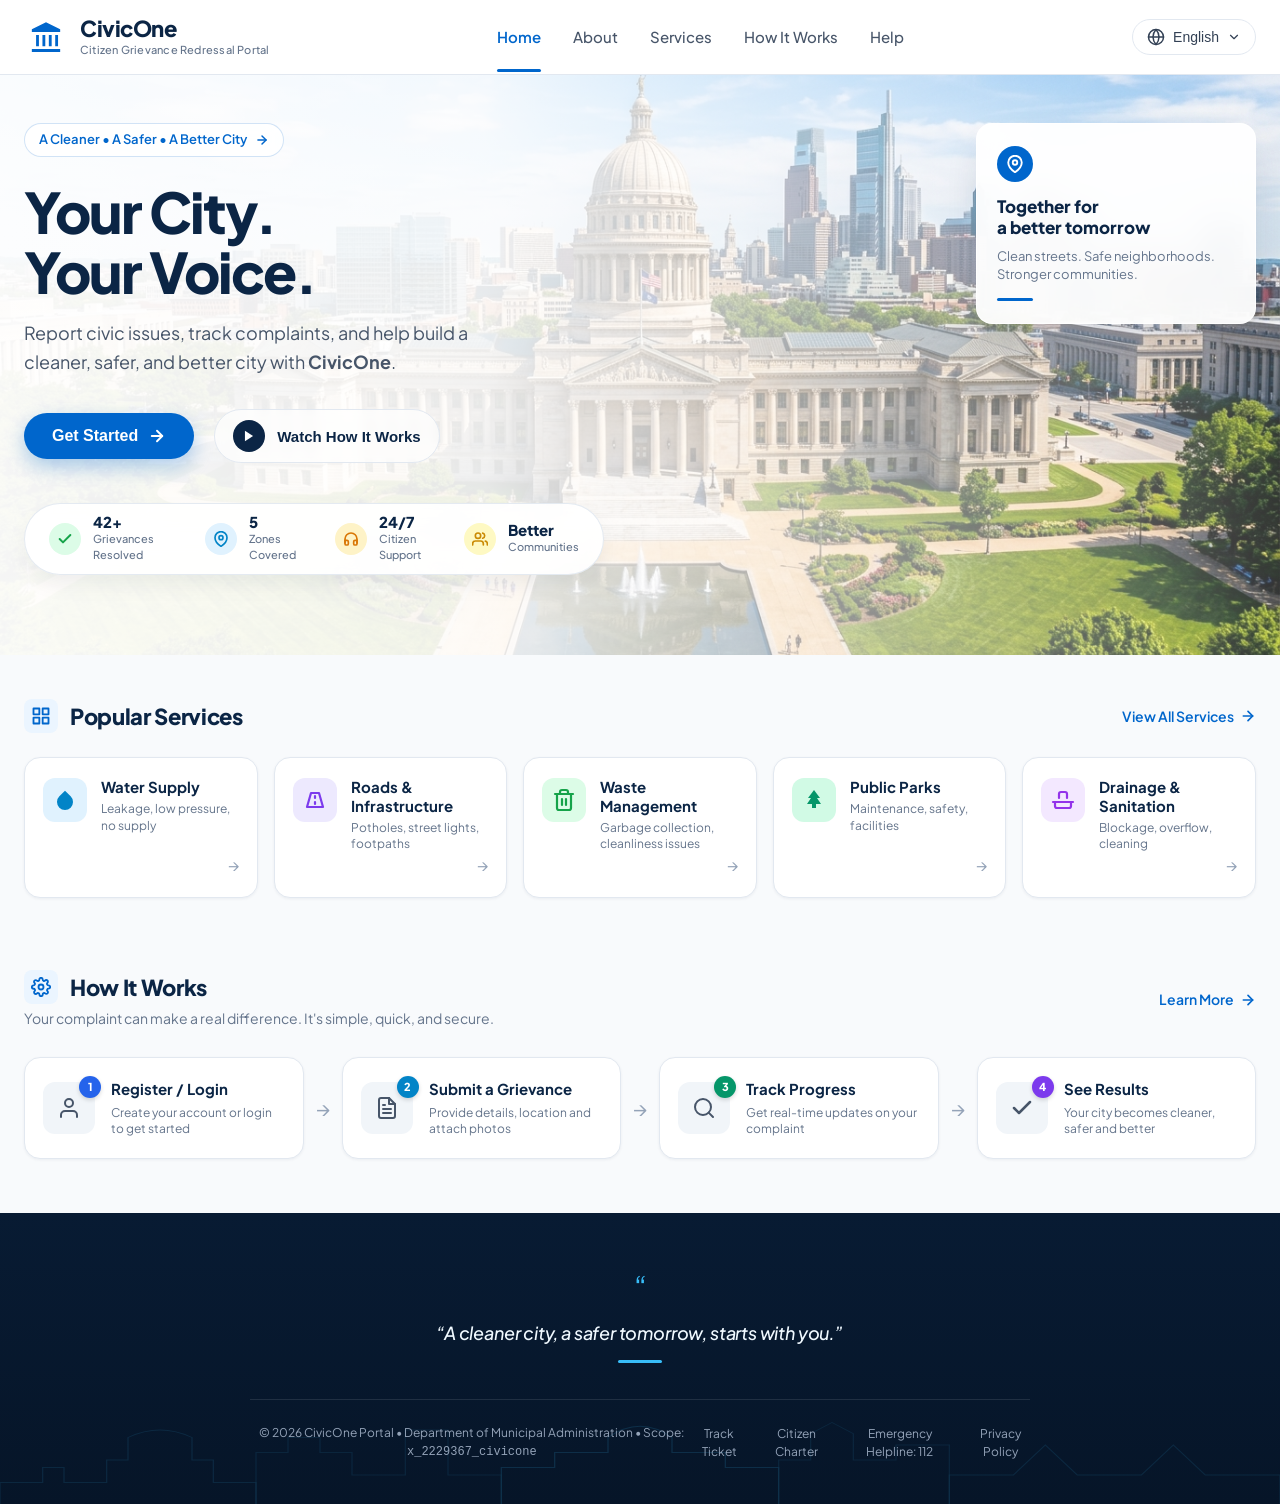
==== commit 82972233: "style(header): remove Get Started button from top navigation bar" ====
--- a/index.html
+++ b/index.html
@@ -70,15 +70,6 @@
             <button class="lang-item" data-lang="ur"><span>اردو</span> <small>Urdu</small></button>
           </div>
         </div>
-
-        <!-- Get Started Button -->
-        <button class="btn-primary-pill" id="header-get-started" onclick="openGrievanceModal()">
-          <span>Get Started</span>
-          <svg width="16" height="16" viewBox="0 0 24 24" fill="none" stroke="currentColor" stroke-width="2.2" stroke-linecap="round" stroke-linejoin="round">
-            <line x1="5" y1="12" x2="19" y2="12"></line>
-            <polyline points="12 5 19 12 12 19"></polyline>
-          </svg>
-        </button>
       </div>
     </div>
   </header>
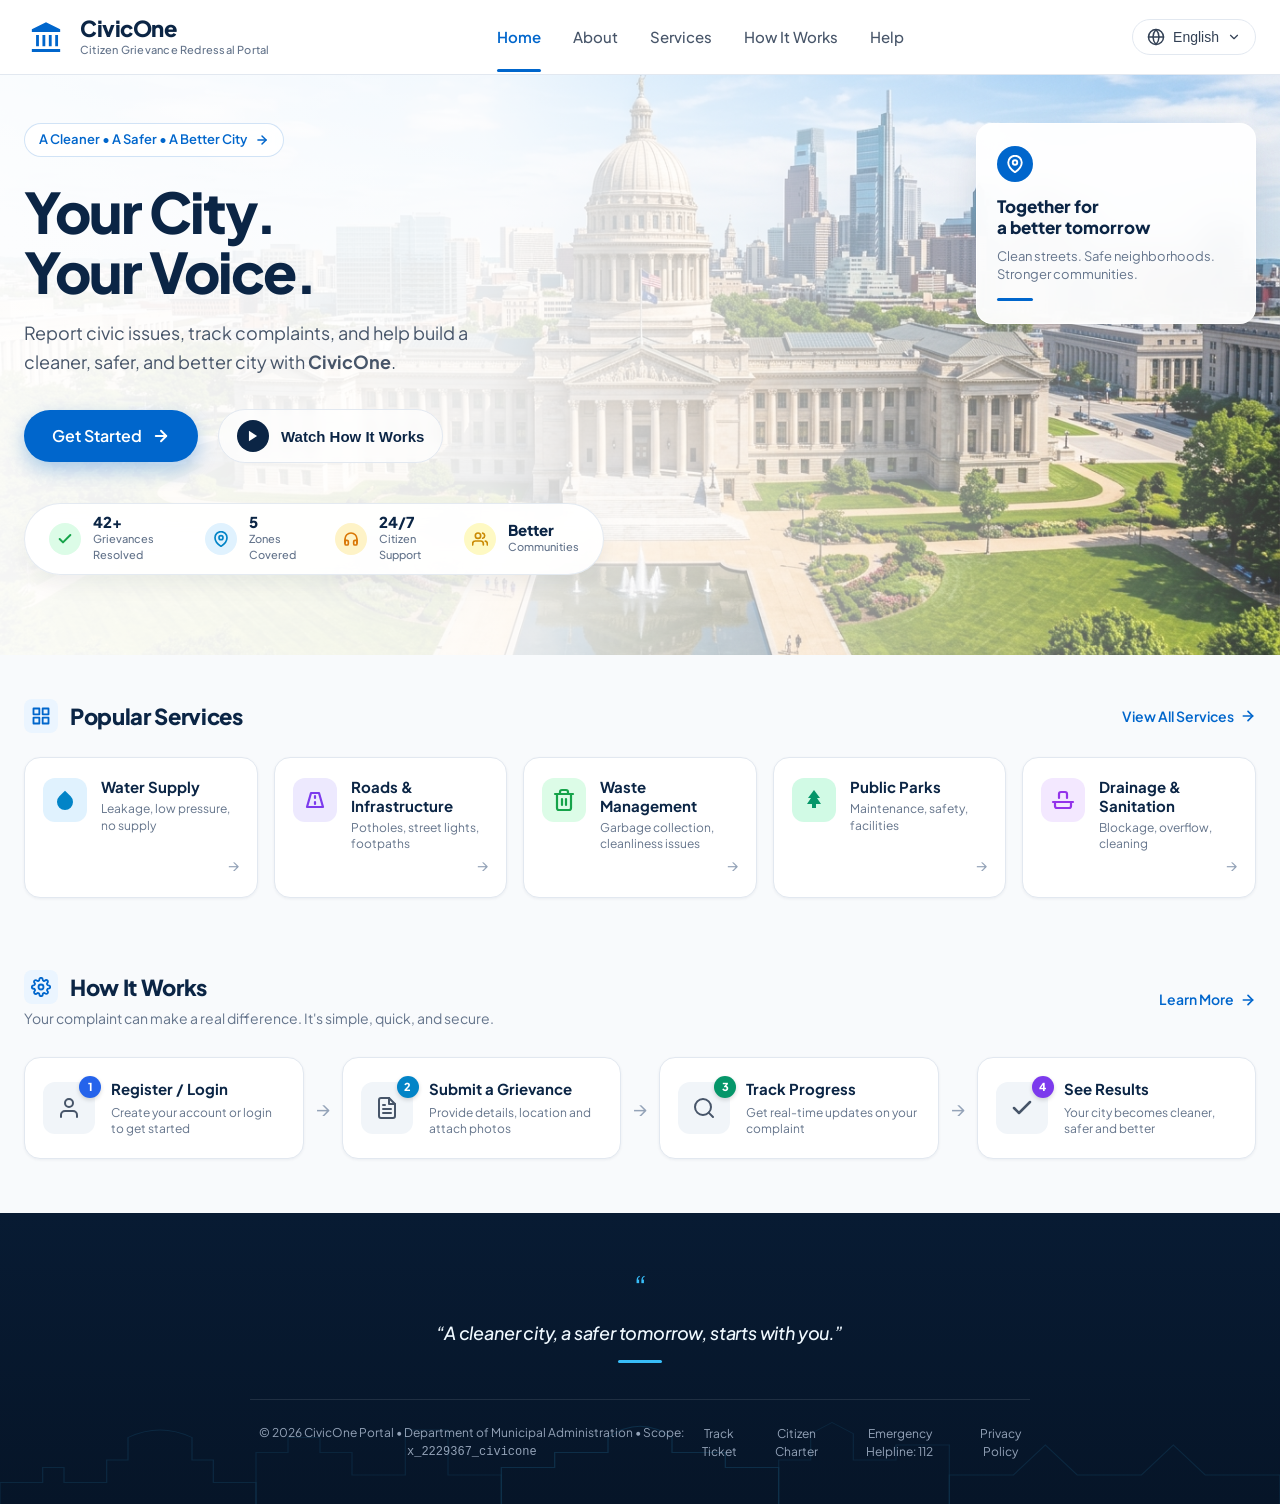
==== commit 8664d8b5: "feat(citizen): implement complete Citizen Registration, Login, and Dashboard flow with portal select" ====
--- a/index.html
+++ b/index.html
@@ -1,13 +1,17 @@
 <!DOCTYPE html>
 <html lang="en">
+
 <head>
   <meta charset="UTF-8">
   <meta name="viewport" content="width=device-width, initial-scale=1.0">
   <title>CivicOne — Citizen Grievance Redressal Portal</title>
-  <meta name="description" content="CivicOne is the next-generation citizen grievance redressal platform. Report civic issues, track complaints in real-time, and help build a cleaner, safer, and better city.">
+  <meta name="description"
+    content="CivicOne is the next-generation citizen grievance redressal platform. Report civic issues, track complaints in real-time, and help build a cleaner, safer, and better city.">
   <link rel="stylesheet" href="app/ui/landing_page.css">
-  <link rel="icon" type="image/svg+xml" href="data:image/svg+xml,<svg xmlns='http://www.w3.org/2000/svg' viewBox='0 0 24 24' fill='%230066CC'><path d='M12 2L2 7v2h20V7L12 2zm-7 9v8h2v-8H5zm5 0v8h2v-8h-2zm5 0v8h2v-8h-2zm5 0v8h2v-8h-2zM2 20v2h20v-2H2z'/></svg>">
+  <link rel="icon" type="image/svg+xml"
+    href="data:image/svg+xml,<svg xmlns='http://www.w3.org/2000/svg' viewBox='0 0 24 24' fill='%230066CC'><path d='M12 2L2 7v2h20V7L12 2zm-7 9v8h2v-8H5zm5 0v8h2v-8h-2zm5 0v8h2v-8h-2zm5 0v8h2v-8h-2zM2 20v2h20v-2H2z'/></svg>">
 </head>
+
 <body>
 
   <!-- ========================================================================
@@ -20,7 +24,8 @@
         <div class="logo-icon-wrap">
           <!-- Classical Neoclassical Monument / Civic Building Icon -->
           <svg width="34" height="34" viewBox="0 0 24 24" fill="currentColor">
-            <path d="M12 1.5L2 6.5V8.5H22V6.5L12 1.5ZM5 10.5V18.5H7V10.5H5ZM9.5 10.5V18.5H11.5V10.5H9.5ZM14 10.5V18.5H16V10.5H14ZM18.5 10.5V18.5H20.5V10.5H18.5ZM2 20.5V22.5H22V20.5H2Z"/>
+            <path
+              d="M12 1.5L2 6.5V8.5H22V6.5L12 1.5ZM5 10.5V18.5H7V10.5H5ZM9.5 10.5V18.5H11.5V10.5H9.5ZM14 10.5V18.5H16V10.5H14ZM18.5 10.5V18.5H20.5V10.5H18.5ZM2 20.5V22.5H22V20.5H2Z" />
           </svg>
         </div>
         <div class="logo-text-group">
@@ -46,14 +51,17 @@
         <div class="lang-dropdown-wrapper">
           <button class="lang-btn" id="lang-btn" aria-expanded="false" aria-haspopup="true">
             <!-- Globe Icon -->
-            <svg width="18" height="18" viewBox="0 0 24 24" fill="none" stroke="currentColor" stroke-width="2" stroke-linecap="round" stroke-linejoin="round">
+            <svg width="18" height="18" viewBox="0 0 24 24" fill="none" stroke="currentColor" stroke-width="2"
+              stroke-linecap="round" stroke-linejoin="round">
               <circle cx="12" cy="12" r="10"></circle>
               <line x1="2" y1="12" x2="22" y2="12"></line>
-              <path d="M12 2a15.3 15.3 0 0 1 4 10 15.3 15.3 0 0 1-4 10 15.3 15.3 0 0 1-4-10 15.3 15.3 0 0 1 4-10z"></path>
+              <path d="M12 2a15.3 15.3 0 0 1 4 10 15.3 15.3 0 0 1-4 10 15.3 15.3 0 0 1-4-10 15.3 15.3 0 0 1 4-10z">
+              </path>
             </svg>
             <span id="current-lang-text">English</span>
             <!-- Chevron Down Icon -->
-            <svg width="14" height="14" viewBox="0 0 24 24" fill="none" stroke="currentColor" stroke-width="2" stroke-linecap="round" stroke-linejoin="round">
+            <svg width="14" height="14" viewBox="0 0 24 24" fill="none" stroke="currentColor" stroke-width="2"
+              stroke-linecap="round" stroke-linejoin="round">
               <polyline points="6 9 12 15 18 9"></polyline>
             </svg>
           </button>
@@ -87,7 +95,8 @@
         <!-- Top Micro-Badge -->
         <div class="hero-badge" onclick="openGrievanceModal()">
           <span>A Cleaner &bull; A Safer &bull; A Better City</span>
-          <svg width="14" height="14" viewBox="0 0 24 24" fill="none" stroke="currentColor" stroke-width="2.5" stroke-linecap="round" stroke-linejoin="round">
+          <svg width="14" height="14" viewBox="0 0 24 24" fill="none" stroke="currentColor" stroke-width="2.5"
+            stroke-linecap="round" stroke-linejoin="round">
             <line x1="5" y1="12" x2="19" y2="12"></line>
             <polyline points="12 5 19 12 12 19"></polyline>
           </svg>
@@ -101,18 +110,20 @@
 
         <!-- Subtitle -->
         <p class="hero-subtitle">
-          Report civic issues, track complaints, and help build a cleaner, safer, and better city with <strong>CivicOne</strong>.
+          Report civic issues, track complaints, and help build a cleaner, safer, and better city with
+          <strong>CivicOne</strong>.
         </p>
 
         <!-- CTA Buttons Group -->
         <div class="hero-cta-group">
-          <button class="btn-hero-primary" id="hero-get-started-btn" onclick="openGrievanceModal()">
+          <a href="portal-select.html" class="btn-hero-primary" id="hero-get-started-btn" style="text-decoration: none;" onclick="window.location.href='portal-select.html'">
             <span>Get Started</span>
-            <svg width="18" height="18" viewBox="0 0 24 24" fill="none" stroke="currentColor" stroke-width="2.5" stroke-linecap="round" stroke-linejoin="round">
+            <svg width="18" height="18" viewBox="0 0 24 24" fill="none" stroke="currentColor" stroke-width="2.5"
+              stroke-linecap="round" stroke-linejoin="round">
               <line x1="5" y1="12" x2="19" y2="12"></line>
               <polyline points="12 5 19 12 12 19"></polyline>
             </svg>
-          </button>
+          </a>
 
           <button class="btn-hero-watch" id="hero-watch-btn" onclick="openWatchModal()">
             <div class="play-icon-circle">
@@ -129,7 +140,8 @@
           <!-- Metric 1: Resolved -->
           <div class="metric-item">
             <div class="metric-icon-bubble green">
-              <svg width="16" height="16" viewBox="0 0 24 24" fill="none" stroke="currentColor" stroke-width="3" stroke-linecap="round" stroke-linejoin="round">
+              <svg width="16" height="16" viewBox="0 0 24 24" fill="none" stroke="currentColor" stroke-width="3"
+                stroke-linecap="round" stroke-linejoin="round">
                 <polyline points="20 6 9 17 4 12"></polyline>
               </svg>
             </div>
@@ -142,7 +154,8 @@
           <!-- Metric 2: Zones -->
           <div class="metric-item">
             <div class="metric-icon-bubble blue">
-              <svg width="16" height="16" viewBox="0 0 24 24" fill="none" stroke="currentColor" stroke-width="2.5" stroke-linecap="round" stroke-linejoin="round">
+              <svg width="16" height="16" viewBox="0 0 24 24" fill="none" stroke="currentColor" stroke-width="2.5"
+                stroke-linecap="round" stroke-linejoin="round">
                 <path d="M21 10c0 7-9 13-9 13s-9-6-9-13a9 9 0 0 1 18 0z"></path>
                 <circle cx="12" cy="10" r="3"></circle>
               </svg>
@@ -156,9 +169,12 @@
           <!-- Metric 3: Support -->
           <div class="metric-item">
             <div class="metric-icon-bubble orange">
-              <svg width="16" height="16" viewBox="0 0 24 24" fill="none" stroke="currentColor" stroke-width="2.5" stroke-linecap="round" stroke-linejoin="round">
+              <svg width="16" height="16" viewBox="0 0 24 24" fill="none" stroke="currentColor" stroke-width="2.5"
+                stroke-linecap="round" stroke-linejoin="round">
                 <path d="M3 18v-6a9 9 0 0 1 18 0v6"></path>
-                <path d="M21 19a2 2 0 0 1-2 2h-1a2 2 0 0 1-2-2v-3a2 2 0 0 1 2-2h3zM3 19a2 2 0 0 0 2 2h1a2 2 0 0 0 2-2v-3a2 2 0 0 0-2-2H3z"></path>
+                <path
+                  d="M21 19a2 2 0 0 1-2 2h-1a2 2 0 0 1-2-2v-3a2 2 0 0 1 2-2h3zM3 19a2 2 0 0 0 2 2h1a2 2 0 0 0 2-2v-3a2 2 0 0 0-2-2H3z">
+                </path>
               </svg>
             </div>
             <div class="metric-text-group">
@@ -170,7 +186,8 @@
           <!-- Metric 4: Communities -->
           <div class="metric-item">
             <div class="metric-icon-bubble gold">
-              <svg width="16" height="16" viewBox="0 0 24 24" fill="none" stroke="currentColor" stroke-width="2.5" stroke-linecap="round" stroke-linejoin="round">
+              <svg width="16" height="16" viewBox="0 0 24 24" fill="none" stroke="currentColor" stroke-width="2.5"
+                stroke-linecap="round" stroke-linejoin="round">
                 <path d="M17 21v-2a4 4 0 0 0-4-4H5a4 4 0 0 0-4 4v2"></path>
                 <circle cx="9" cy="7" r="4"></circle>
                 <path d="M23 21v-2a4 4 0 0 0-3-3.87"></path>
@@ -188,7 +205,8 @@
       <!-- Right Floating Glass Card (Overlapping Skyline) -->
       <div class="hero-right-card">
         <div class="card-pin-bubble">
-          <svg width="18" height="18" viewBox="0 0 24 24" fill="none" stroke="currentColor" stroke-width="2.5" stroke-linecap="round" stroke-linejoin="round">
+          <svg width="18" height="18" viewBox="0 0 24 24" fill="none" stroke="currentColor" stroke-width="2.5"
+            stroke-linecap="round" stroke-linejoin="round">
             <path d="M21 10c0 7-9 13-9 13s-9-6-9-13a9 9 0 0 1 18 0z"></path>
             <circle cx="12" cy="10" r="3"></circle>
           </svg>
@@ -208,7 +226,8 @@
       <div class="section-header-row">
         <div class="section-title-wrap">
           <div class="section-header-icon">
-            <svg width="20" height="20" viewBox="0 0 24 24" fill="none" stroke="currentColor" stroke-width="2.2" stroke-linecap="round" stroke-linejoin="round">
+            <svg width="20" height="20" viewBox="0 0 24 24" fill="none" stroke="currentColor" stroke-width="2.2"
+              stroke-linecap="round" stroke-linejoin="round">
               <rect x="3" y="3" width="7" height="7"></rect>
               <rect x="14" y="3" width="7" height="7"></rect>
               <rect x="14" y="14" width="7" height="7"></rect>
@@ -219,7 +238,8 @@
         </div>
         <a href="#services" class="section-view-all-link" onclick="openGrievanceModal('all')">
           <span>View All Services</span>
-          <svg width="16" height="16" viewBox="0 0 24 24" fill="none" stroke="currentColor" stroke-width="2.5" stroke-linecap="round" stroke-linejoin="round">
+          <svg width="16" height="16" viewBox="0 0 24 24" fill="none" stroke="currentColor" stroke-width="2.5"
+            stroke-linecap="round" stroke-linejoin="round">
             <line x1="5" y1="12" x2="19" y2="12"></line>
             <polyline points="12 5 19 12 12 19"></polyline>
           </svg>
@@ -248,7 +268,8 @@
         <div class="service-card" onclick="openGrievanceModal('CAT-ROD-POTHOLE')">
           <div class="service-card-top">
             <div class="service-icon-box roads">
-              <svg width="24" height="24" viewBox="0 0 24 24" fill="none" stroke="currentColor" stroke-width="2.2" stroke-linecap="round" stroke-linejoin="round">
+              <svg width="24" height="24" viewBox="0 0 24 24" fill="none" stroke="currentColor" stroke-width="2.2"
+                stroke-linecap="round" stroke-linejoin="round">
                 <path d="M4 19L8 5h8l4 14H4z"></path>
                 <line x1="12" y1="8" x2="12" y2="10"></line>
                 <line x1="12" y1="14" x2="12" y2="16"></line>
@@ -266,7 +287,8 @@
         <div class="service-card" onclick="openGrievanceModal('CAT-SAN-GARBAGE')">
           <div class="service-card-top">
             <div class="service-icon-box waste">
-              <svg width="24" height="24" viewBox="0 0 24 24" fill="none" stroke="currentColor" stroke-width="2.2" stroke-linecap="round" stroke-linejoin="round">
+              <svg width="24" height="24" viewBox="0 0 24 24" fill="none" stroke="currentColor" stroke-width="2.2"
+                stroke-linecap="round" stroke-linejoin="round">
                 <polyline points="3 6 5 6 21 6"></polyline>
                 <path d="M19 6v14a2 2 0 0 1-2 2H7a2 2 0 0 1-2-2V6m3 0V4a2 2 0 0 1 2-2h4a2 2 0 0 1 2 2v2"></path>
                 <line x1="10" y1="11" x2="10" y2="17"></line>
@@ -301,7 +323,8 @@
         <div class="service-card" onclick="openGrievanceModal('CAT-ROD-DRAIN')">
           <div class="service-card-top">
             <div class="service-icon-box sanitation">
-              <svg width="24" height="24" viewBox="0 0 24 24" fill="none" stroke="currentColor" stroke-width="2.2" stroke-linecap="round" stroke-linejoin="round">
+              <svg width="24" height="24" viewBox="0 0 24 24" fill="none" stroke="currentColor" stroke-width="2.2"
+                stroke-linecap="round" stroke-linejoin="round">
                 <path d="M4 14v4a2 2 0 0 0 2 2h12a2 2 0 0 0 2-2v-4"></path>
                 <path d="M8 10V6a2 2 0 0 1 2-2h4a2 2 0 0 1 2 2v4"></path>
                 <line x1="2" y1="14" x2="22" y2="14"></line>
@@ -327,9 +350,12 @@
         <div>
           <div class="section-title-wrap">
             <div class="section-header-icon">
-              <svg width="20" height="20" viewBox="0 0 24 24" fill="none" stroke="currentColor" stroke-width="2.2" stroke-linecap="round" stroke-linejoin="round">
+              <svg width="20" height="20" viewBox="0 0 24 24" fill="none" stroke="currentColor" stroke-width="2.2"
+                stroke-linecap="round" stroke-linejoin="round">
                 <circle cx="12" cy="12" r="3"></circle>
-                <path d="M19.4 15a1.65 1.65 0 0 0 .33 1.82l.06.06a2 2 0 0 1 0 2.83 2 2 0 0 1-2.83 0l-.06-.06a1.65 1.65 0 0 0-1.82-.33 1.65 1.65 0 0 0-1 1.51V21a2 2 0 0 1-2 2 2 2 0 0 1-2-2v-.09A1.65 1.65 0 0 0 9 19.4a1.65 1.65 0 0 0-1.82.33l-.06.06a2 2 0 0 1-2.83 0 2 2 0 0 1 0-2.83l.06-.06a1.65 1.65 0 0 0 .33-1.82 1.65 1.65 0 0 0-1.51-1H3a2 2 0 0 1-2-2 2 2 0 0 1 2-2h.09A1.65 1.65 0 0 0 4.6 9a1.65 1.65 0 0 0-.33-1.82l-.06-.06a2 2 0 0 1 0-2.83 2 2 0 0 1 2.83 0l.06.06a1.65 1.65 0 0 0 1.82.33H9a1.65 1.65 0 0 0 1-1.51V3a2 2 0 0 1 2-2 2 2 0 0 1 2 2v.09a1.65 1.65 0 0 0 1 1.51 1.65 1.65 0 0 0 1.82-.33l.06-.06a2 2 0 0 1 2.83 0 2 2 0 0 1 0 2.83l-.06.06a1.65 1.65 0 0 0-.33 1.82V9a1.65 1.65 0 0 0 1.51 1H21a2 2 0 0 1 2 2 2 2 0 0 1-2 2h-.09a1.65 1.65 0 0 0-1.51 1z"></path>
+                <path
+                  d="M19.4 15a1.65 1.65 0 0 0 .33 1.82l.06.06a2 2 0 0 1 0 2.83 2 2 0 0 1-2.83 0l-.06-.06a1.65 1.65 0 0 0-1.82-.33 1.65 1.65 0 0 0-1 1.51V21a2 2 0 0 1-2 2 2 2 0 0 1-2-2v-.09A1.65 1.65 0 0 0 9 19.4a1.65 1.65 0 0 0-1.82.33l-.06.06a2 2 0 0 1-2.83 0 2 2 0 0 1 0-2.83l.06-.06a1.65 1.65 0 0 0 .33-1.82 1.65 1.65 0 0 0-1.51-1H3a2 2 0 0 1-2-2 2 2 0 0 1 2-2h.09A1.65 1.65 0 0 0 4.6 9a1.65 1.65 0 0 0-.33-1.82l-.06-.06a2 2 0 0 1 0-2.83 2 2 0 0 1 2.83 0l.06.06a1.65 1.65 0 0 0 1.82.33H9a1.65 1.65 0 0 0 1-1.51V3a2 2 0 0 1 2-2 2 2 0 0 1 2 2v.09a1.65 1.65 0 0 0 1 1.51 1.65 1.65 0 0 0 1.82-.33l.06-.06a2 2 0 0 1 2.83 0 2 2 0 0 1 0 2.83l-.06.06a1.65 1.65 0 0 0-.33 1.82V9a1.65 1.65 0 0 0 1.51 1H21a2 2 0 0 1 2 2 2 2 0 0 1-2 2h-.09a1.65 1.65 0 0 0-1.51 1z">
+                </path>
               </svg>
             </div>
             <h2 class="section-heading">How It Works</h2>
@@ -339,7 +365,8 @@
 
         <a href="#about" class="section-view-all-link" onclick="openWatchModal()">
           <span>Learn More</span>
-          <svg width="16" height="16" viewBox="0 0 24 24" fill="none" stroke="currentColor" stroke-width="2.5" stroke-linecap="round" stroke-linejoin="round">
+          <svg width="16" height="16" viewBox="0 0 24 24" fill="none" stroke="currentColor" stroke-width="2.5"
+            stroke-linecap="round" stroke-linejoin="round">
             <line x1="5" y1="12" x2="19" y2="12"></line>
             <polyline points="12 5 19 12 12 19"></polyline>
           </svg>
@@ -352,7 +379,8 @@
         <div class="step-card">
           <div class="step-icon-wrapper">
             <div class="step-badge-num step-1">1</div>
-            <svg width="24" height="24" viewBox="0 0 24 24" fill="none" stroke="currentColor" stroke-width="2" stroke-linecap="round" stroke-linejoin="round">
+            <svg width="24" height="24" viewBox="0 0 24 24" fill="none" stroke="currentColor" stroke-width="2"
+              stroke-linecap="round" stroke-linejoin="round">
               <path d="M20 21v-2a4 4 0 0 0-4-4H8a4 4 0 0 0-4 4v2"></path>
               <circle cx="12" cy="7" r="4"></circle>
             </svg>
@@ -369,7 +397,8 @@
         <div class="step-card">
           <div class="step-icon-wrapper">
             <div class="step-badge-num step-2">2</div>
-            <svg width="24" height="24" viewBox="0 0 24 24" fill="none" stroke="currentColor" stroke-width="2" stroke-linecap="round" stroke-linejoin="round">
+            <svg width="24" height="24" viewBox="0 0 24 24" fill="none" stroke="currentColor" stroke-width="2"
+              stroke-linecap="round" stroke-linejoin="round">
               <path d="M14 2H6a2 2 0 0 0-2 2v16a2 2 0 0 0 2 2h12a2 2 0 0 0 2-2V8z"></path>
               <polyline points="14 2 14 8 20 8"></polyline>
               <line x1="16" y1="13" x2="8" y2="13"></line>
@@ -389,7 +418,8 @@
         <div class="step-card">
           <div class="step-icon-wrapper">
             <div class="step-badge-num step-3">3</div>
-            <svg width="24" height="24" viewBox="0 0 24 24" fill="none" stroke="currentColor" stroke-width="2" stroke-linecap="round" stroke-linejoin="round">
+            <svg width="24" height="24" viewBox="0 0 24 24" fill="none" stroke="currentColor" stroke-width="2"
+              stroke-linecap="round" stroke-linejoin="round">
               <circle cx="11" cy="11" r="8"></circle>
               <line x1="21" y1="21" x2="16.65" y2="16.65"></line>
             </svg>
@@ -406,7 +436,8 @@
         <div class="step-card">
           <div class="step-icon-wrapper">
             <div class="step-badge-num step-4">4</div>
-            <svg width="24" height="24" viewBox="0 0 24 24" fill="none" stroke="currentColor" stroke-width="2.5" stroke-linecap="round" stroke-linejoin="round">
+            <svg width="24" height="24" viewBox="0 0 24 24" fill="none" stroke="currentColor" stroke-width="2.5"
+              stroke-linecap="round" stroke-linejoin="round">
               <polyline points="20 6 9 17 4 12"></polyline>
             </svg>
           </div>
@@ -424,17 +455,26 @@
        ======================================================================== -->
   <footer class="footer-quote-banner" id="help">
     <!-- Stylized Architectural Monument Silhouette SVG -->
-    <svg class="skyline-svg-bg" viewBox="0 0 1200 120" preserveAspectRatio="none" fill="none" stroke="#38BDF8" stroke-width="1.2">
+    <svg class="skyline-svg-bg" viewBox="0 0 1200 120" preserveAspectRatio="none" fill="none" stroke="#38BDF8"
+      stroke-width="1.2">
       <!-- Monument Palace Dome & Columns -->
-      <path d="M 0,120 L 0,90 L 40,90 L 40,70 L 60,70 L 60,90 L 100,90 L 100,60 L 120,60 L 120,30 Q 150,10 180,30 L 180,60 L 200,60 L 200,90 L 240,90 L 240,120 Z" opacity="0.6"></path>
+      <path
+        d="M 0,120 L 0,90 L 40,90 L 40,70 L 60,70 L 60,90 L 100,90 L 100,60 L 120,60 L 120,30 Q 150,10 180,30 L 180,60 L 200,60 L 200,90 L 240,90 L 240,120 Z"
+        opacity="0.6"></path>
       <!-- High-rise Skyline -->
-      <path d="M 240,120 L 240,50 L 270,50 L 270,30 L 300,30 L 300,50 L 330,50 L 330,80 L 380,80 L 380,20 L 420,20 L 420,80 L 470,80 L 470,120 Z" opacity="0.5"></path>
+      <path
+        d="M 240,120 L 240,50 L 270,50 L 270,30 L 300,30 L 300,50 L 330,50 L 330,80 L 380,80 L 380,20 L 420,20 L 420,80 L 470,80 L 470,120 Z"
+        opacity="0.5"></path>
       <!-- Vidhana Soudha Style Grand Dome Palace -->
-      <path d="M 470,120 L 470,70 L 520,70 L 520,50 L 570,50 L 570,30 Q 600,0 630,30 L 630,50 L 680,50 L 680,70 L 730,70 L 730,120 Z" opacity="0.8"></path>
+      <path
+        d="M 470,120 L 470,70 L 520,70 L 520,50 L 570,50 L 570,30 Q 600,0 630,30 L 630,50 L 680,50 L 680,70 L 730,70 L 730,120 Z"
+        opacity="0.8"></path>
       <!-- Modern City Towers & Clock Tower -->
-      <path d="M 730,120 L 730,60 L 760,60 L 760,25 L 780,10 L 800,25 L 800,60 L 840,60 L 840,40 L 890,40 L 890,120 Z" opacity="0.5"></path>
+      <path d="M 730,120 L 730,60 L 760,60 L 760,25 L 780,10 L 800,25 L 800,60 L 840,60 L 840,40 L 890,40 L 890,120 Z"
+        opacity="0.5"></path>
       <!-- Metro Pillars and Cable Bridge -->
-      <path d="M 890,120 L 890,80 L 950,80 L 980,40 L 1010,80 L 1070,80 L 1100,40 L 1130,80 L 1200,80 L 1200,120 Z" opacity="0.6"></path>
+      <path d="M 890,120 L 890,80 L 950,80 L 980,40 L 1010,80 L 1070,80 L 1100,40 L 1130,80 L 1200,80 L 1200,120 Z"
+        opacity="0.6"></path>
       <!-- Ground line -->
       <line x1="0" y1="120" x2="1200" y2="120" stroke="#38BDF8" stroke-width="2"></line>
     </svg>
@@ -453,7 +493,8 @@
 
       <!-- Footer Meta Row -->
       <div class="footer-meta-row">
-        <span>&copy; 2026 CivicOne Portal &bull; Department of Municipal Administration &bull; Scope: <code>x_2229367_civicone</code></span>
+        <span>&copy; 2026 CivicOne Portal &bull; Department of Municipal Administration &bull; Scope:
+          <code>x_2229367_civicone</code></span>
         <ul class="footer-meta-links">
           <li><a href="#home" class="footer-meta-link" onclick="openTrackModal()">Track Ticket</a></li>
           <li><a href="#services" class="footer-meta-link">Citizen Charter</a></li>
@@ -506,18 +547,25 @@
 
           <div class="form-group">
             <label class="form-label" for="intake-short">Brief Title *</label>
-            <input type="text" class="form-input" id="intake-short" placeholder="e.g. Major water pipeline leakage on 12th Main" required>
+            <input type="text" class="form-input" id="intake-short"
+              placeholder="e.g. Major water pipeline leakage on 12th Main" required>
           </div>
 
           <div class="form-group">
-            <label class="form-label" for="intake-desc">Detailed Complaint &bull; Automated PII Protection Active *</label>
-            <textarea class="form-textarea" id="intake-desc" placeholder="Describe the location and issue. Any Aadhaar, PAN, phone numbers or email will be automatically masked on server." required oninput="previewPiiMasking(this.value)"></textarea>
-            <div id="pii-preview" style="display:none; margin-top:8px; padding:10px; background:#F0FDF4; border:1px solid #BBF7D0; border-radius:6px; font-size:12px; color:#166534;"></div>
+            <label class="form-label" for="intake-desc">Detailed Complaint &bull; Automated PII Protection Active
+              *</label>
+            <textarea class="form-textarea" id="intake-desc"
+              placeholder="Describe the location and issue. Any Aadhaar, PAN, phone numbers or email will be automatically masked on server."
+              required oninput="previewPiiMasking(this.value)"></textarea>
+            <div id="pii-preview"
+              style="display:none; margin-top:8px; padding:10px; background:#F0FDF4; border:1px solid #BBF7D0; border-radius:6px; font-size:12px; color:#166534;">
+            </div>
           </div>
 
           <div class="form-group">
             <label class="form-label" for="intake-phone">Citizen Contact Number</label>
-            <input type="tel" class="form-input" id="intake-phone" placeholder="10-digit mobile number for SMS tracking updates">
+            <input type="tel" class="form-input" id="intake-phone"
+              placeholder="10-digit mobile number for SMS tracking updates">
           </div>
 
           <div id="submission-result" style="display:none; margin-top:14px; padding:14px; border-radius:8px;"></div>
@@ -547,10 +595,14 @@
         <div class="form-group">
           <label class="form-label" for="track-ticket-input">Ticket / Case Reference Number</label>
           <div style="display:flex; gap:10px;">
-            <input type="text" class="form-input" id="track-ticket-input" placeholder="e.g. CIV0001001 or CIV0001004" value="CIV0001001">
-            <button type="button" class="btn-hero-primary" style="padding:10px 20px; flex-shrink:0;" onclick="lookupTicketStatus()">Search</button>
-          </div>
-          <small style="color:#64748B; display:block; margin-top:4px;">Try demo cases: <strong>CIV0001001</strong> (Water Leak), <strong>CIV0001004</strong> (Pothole), <strong>CIV0001013</strong> (Awaiting Confirmation)</small>
+            <input type="text" class="form-input" id="track-ticket-input" placeholder="e.g. CIV0001001 or CIV0001004"
+              value="CIV0001001">
+            <button type="button" class="btn-hero-primary" style="padding:10px 20px; flex-shrink:0;"
+              onclick="lookupTicketStatus()">Search</button>
+          </div>
+          <small style="color:#64748B; display:block; margin-top:4px;">Try demo cases: <strong>CIV0001001</strong>
+            (Water Leak), <strong>CIV0001004</strong> (Pothole), <strong>CIV0001013</strong> (Awaiting
+            Confirmation)</small>
         </div>
 
         <div id="track-result-card" style="margin-top:18px; display:none;"></div>
@@ -573,32 +625,47 @@
       <div class="modal-body" style="padding:28px 24px;">
         <div style="display:flex; flex-direction:column; gap:20px;">
           <div style="display:flex; gap:16px; align-items:flex-start;">
-            <div style="width:36px; height:36px; border-radius:50%; background:#E0F2FE; color:#0284C7; display:flex; align-items:center; justify-content:center; font-weight:800; flex-shrink:0;">1</div>
+            <div
+              style="width:36px; height:36px; border-radius:50%; background:#E0F2FE; color:#0284C7; display:flex; align-items:center; justify-content:center; font-weight:800; flex-shrink:0;">
+              1</div>
             <div>
-              <h4 style="font-size:15px; font-weight:700; color:#0B2545;">Deterministic Intake &amp; PII Sanitization</h4>
-              <p style="font-size:13px; color:#64748B; margin-top:3px;">Your raw complaint is scrubbed with <code>PiiMasker</code> to redact Aadhaar, PAN, phone numbers, and emails before field workers inspect the case.</p>
+              <h4 style="font-size:15px; font-weight:700; color:#0B2545;">Deterministic Intake &amp; PII Sanitization
+              </h4>
+              <p style="font-size:13px; color:#64748B; margin-top:3px;">Your raw complaint is scrubbed with
+                <code>PiiMasker</code> to redact Aadhaar, PAN, phone numbers, and emails before field workers inspect
+                the case.</p>
             </div>
           </div>
 
           <div style="display:flex; gap:16px; align-items:flex-start;">
-            <div style="width:36px; height:36px; border-radius:50%; background:#EDE9FE; color:#7C3AED; display:flex; align-items:center; justify-content:center; font-weight:800; flex-shrink:0;">2</div>
+            <div
+              style="width:36px; height:36px; border-radius:50%; background:#EDE9FE; color:#7C3AED; display:flex; align-items:center; justify-content:center; font-weight:800; flex-shrink:0;">
+              2</div>
             <div>
               <h4 style="font-size:15px; font-weight:700; color:#0B2545;">GeoRouter &amp; Priority Scoring Engine</h4>
-              <p style="font-size:13px; color:#64748B; margin-top:3px;"><code>GeoRouter</code> resolves the geographic ward and nearest civic asset. <code>PriorityScorer</code> computes a deterministic priority score (e.g. Life-safety wire hazard: 6h SLA).</p>
+              <p style="font-size:13px; color:#64748B; margin-top:3px;"><code>GeoRouter</code> resolves the geographic
+                ward and nearest civic asset. <code>PriorityScorer</code> computes a deterministic priority score (e.g.
+                Life-safety wire hazard: 6h SLA).</p>
             </div>
           </div>
 
           <div style="display:flex; gap:16px; align-items:flex-start;">
-            <div style="width:36px; height:36px; border-radius:50%; background:#DCFCE7; color:#16A34A; display:flex; align-items:center; justify-content:center; font-weight:800; flex-shrink:0;">3</div>
+            <div
+              style="width:36px; height:36px; border-radius:50%; background:#DCFCE7; color:#16A34A; display:flex; align-items:center; justify-content:center; font-weight:800; flex-shrink:0;">
+              3</div>
             <div>
-              <h4 style="font-size:15px; font-weight:700; color:#0B2545;">Resolution Evidence &amp; Citizen Confirmation Gate</h4>
-              <p style="font-size:13px; color:#64748B; margin-top:3px;">Officers cannot close cases arbitrarily. Resolution proof photos must be attached, and the citizen receives a confirmation prompt. If disputed, the case automatically reopens.</p>
+              <h4 style="font-size:15px; font-weight:700; color:#0B2545;">Resolution Evidence &amp; Citizen Confirmation
+                Gate</h4>
+              <p style="font-size:13px; color:#64748B; margin-top:3px;">Officers cannot close cases arbitrarily.
+                Resolution proof photos must be attached, and the citizen receives a confirmation prompt. If disputed,
+                the case automatically reopens.</p>
             </div>
           </div>
         </div>
       </div>
       <div class="modal-footer">
-        <button class="btn-primary-pill" onclick="closeModals(); openGrievanceModal();">Report an Issue Now &rarr;</button>
+        <button class="btn-primary-pill" onclick="closeModals(); openGrievanceModal();">Report an Issue Now
+          &rarr;</button>
       </div>
     </div>
   </div>
@@ -799,4 +866,5 @@
     }
   </script>
 </body>
-</html>
+
+</html>
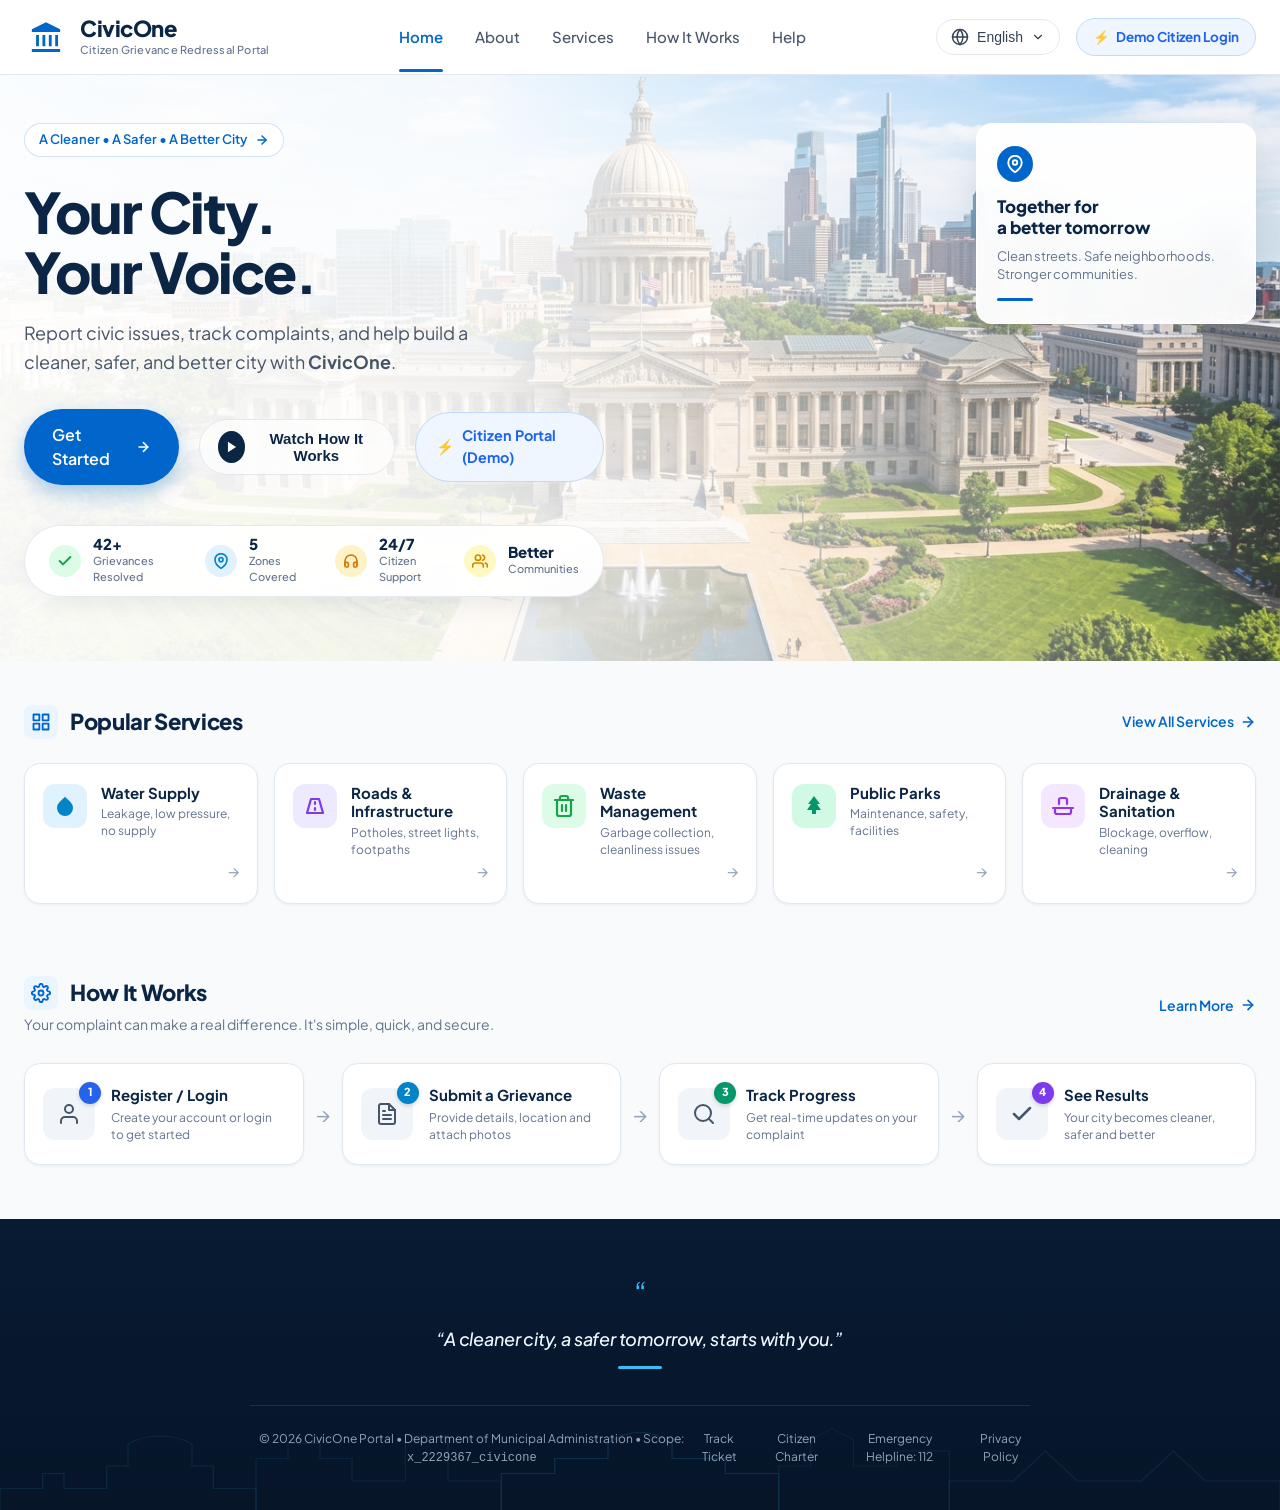
==== commit 58e0610b: "feat(auth): add 1-click demo citizen login access across citizen portal" ====
--- a/index.html
+++ b/index.html
@@ -78,6 +78,12 @@
             <button class="lang-item" data-lang="ur"><span>اردو</span> <small>Urdu</small></button>
           </div>
         </div>
+
+        <!-- Citizen Portal Demo Access CTA -->
+        <a href="auth.html" class="nav-demo-citizen-btn" id="nav-demo-citizen-btn" title="Instant Citizen Portal Demo Access">
+          <span class="bolt">⚡</span>
+          <span>Demo Citizen Login</span>
+        </a>
       </div>
     </div>
   </header>
@@ -133,6 +139,11 @@
             </div>
             <span>Watch How It Works</span>
           </button>
+
+          <a href="auth.html" class="btn-hero-demo-portal" id="hero-demo-citizen-btn" title="Instant Citizen Portal Demo Login">
+            <span class="bolt">⚡</span>
+            <span>Citizen Portal (Demo)</span>
+          </a>
         </div>
 
         <!-- Floating Glassmorphic Stats Pill -->
@@ -814,22 +825,75 @@
       }
     };
 
-    function lookupTicketStatus() {
+    async function lookupTicketStatus() {
       const ticketInput = document.getElementById('track-ticket-input').value.trim().toUpperCase();
       const card = document.getElementById('track-result-card');
       card.style.display = 'block';
 
-      const data = demoCases[ticketInput] || {
-        title: 'Reported Civic Grievance',
-        category: 'Municipal Services',
-        ward: 'Ward 12 Indiranagar',
-        status: 'In Progress',
-        priority: 'Priority 2 (Normal)',
-        sla: '48 Hours',
-        progressPct: 50,
-        worker: 'Assigned Zonal Field Team',
-        notes: 'Grievance verified by Ward Supervisor. Field crew dispatched.'
-      };
+      card.innerHTML = `
+        <div style="background:#F8FAFC; border:1px solid #E2E8F0; border-radius:12px; padding:20px; text-align:center;">
+          <div style="display:inline-block; width:22px; height:22px; border:3px solid #cbd5e1; border-top-color:#0066CC; border-radius:50%; animation:spin 0.7s linear infinite;"></div>
+          <p style="margin-top:10px; font-size:13px; font-weight:700; color:#0B2545;">Retrieving real-time status for ${ticketInput}...</p>
+        </div>
+        <style>@keyframes spin { to { transform: rotate(360deg); } }</style>
+      `;
+
+      let data = null;
+      try {
+        const res = await fetch('/api/citizen/track?case_number=' + encodeURIComponent(ticketInput));
+        if (res.ok) {
+          const live = await res.json();
+          let prog = 35;
+          if (live.grievance_status === 'In Progress' || live.grievance_status === 'Assigned') prog = 65;
+          else if (live.grievance_status === 'Awaiting Citizen Confirmation') prog = 88;
+          else if (live.grievance_status === 'Resolved' || live.grievance_status === 'Closed') prog = 100;
+
+          let latestNote = 'Field team dispatched. Operational resolution in progress.';
+          if (live.latest_updates && live.latest_updates.length > 0) {
+            latestNote = live.latest_updates[0].title + ': ' + live.latest_updates[0].description;
+          }
+
+          data = {
+            title: live.short_description || 'Civic Infrastructure Grievance',
+            category: live.category || 'Municipal Services',
+            ward: live.ward || live.location || 'Ward 12 Indiranagar',
+            status: live.grievance_status || 'Under Review',
+            priority: live.priority || 'High',
+            sla: (live.sla_target_hours || '24') + ' Hours',
+            progressPct: prog,
+            worker: live.assigned_to || 'Assigned Zonal Field Engineer',
+            notes: latestNote,
+            actionRequired: live.citizen_action_required || false
+          };
+        }
+      } catch (e) {
+        console.warn('Live track fetch failed, using local cache:', e);
+      }
+
+      if (!data) {
+        data = demoCases[ticketInput] || {
+          title: 'Reported Civic Grievance',
+          category: 'Municipal Services',
+          ward: 'Ward 12 Indiranagar',
+          status: 'In Progress',
+          priority: 'Priority 2 (Normal)',
+          sla: '48 Hours',
+          progressPct: 50,
+          worker: 'Assigned Zonal Field Team',
+          notes: 'Grievance verified by Ward Supervisor. Field crew dispatched.',
+          actionRequired: false
+        };
+      }
+
+      let statusBg = '#DCFCE7';
+      let statusColor = '#166534';
+      if (data.status === 'In Progress') {
+        statusBg = '#DBEAFE';
+        statusColor = '#1D4ED8';
+      } else if (data.status.includes('Awaiting')) {
+        statusBg = '#FEF3C7';
+        statusColor = '#92400E';
+      }
 
       card.innerHTML = `
         <div style="background:#F8FAFC; border:1px solid #E2E8F0; border-radius:12px; padding:18px;">
@@ -838,14 +902,14 @@
               <span style="font-size:11px; font-weight:800; background:#E0F2FE; color:#0284C7; padding:3px 8px; border-radius:9999px;">${ticketInput}</span>
               <h4 style="font-size:15px; font-weight:800; color:#0B2545; margin-top:6px;">${data.title}</h4>
             </div>
-            <span style="font-size:12px; font-weight:700; background:#DCFCE7; color:#166534; padding:4px 10px; border-radius:9999px;">${data.status}</span>
+            <span style="font-size:12px; font-weight:700; background:${statusBg}; color:${statusColor}; padding:4px 10px; border-radius:9999px;">${data.status}</span>
           </div>
 
           <div style="font-size:12px; color:#64748B; margin-bottom:12px; display:grid; grid-template-columns:1fr 1fr; gap:6px;">
             <div><strong>Category:</strong> ${data.category}</div>
             <div><strong>Ward:</strong> ${data.ward}</div>
             <div><strong>Target SLA:</strong> ${data.sla}</div>
-            <div><strong>Urgency:</strong> ${data.priority}</div>
+            <div><strong>Assigned To:</strong> ${data.worker}</div>
           </div>
 
           <div style="margin-bottom:8px;">
@@ -854,12 +918,18 @@
               <span>${data.progressPct}%</span>
             </div>
             <div style="height:6px; background:#E2E8F0; border-radius:9999px; overflow:hidden;">
-              <div style="width:${data.progressPct}%; height:100%; background:#0066CC; border-radius:9999px;"></div>
-            </div>
-          </div>
-
-          <div style="font-size:12px; background:#FFFFFF; border:1px solid #E2E8F0; border-radius:8px; padding:10px; color:#334155;">
-            <strong>Latest Officer Note:</strong> ${data.notes}
+              <div style="width:${data.progressPct}%; height:100%; background:#0066CC; border-radius:9999px; transition:width 0.6s ease;"></div>
+            </div>
+          </div>
+
+          <div style="font-size:12px; background:#FFFFFF; border:1px solid #E2E8F0; border-radius:8px; padding:10px; color:#334155; margin-top:10px;">
+            <strong>Latest Redressal Update:</strong> ${data.notes}
+          </div>
+
+          <div style="margin-top:12px; text-align:right;">
+            <a href="dashboard.html" style="font-size:12px; font-weight:700; color:#0066CC; text-decoration:none;">
+              Open in Full Citizen Dashboard &rsaquo;
+            </a>
           </div>
         </div>
       `;
--- a/app/ui/landing_page.css
+++ b/app/ui/landing_page.css
@@ -1131,3 +1131,59 @@
     text-align: center;
   }
 }
+
+/* Demo Citizen Portal Quick Links */
+.nav-demo-citizen-btn {
+  display: inline-flex;
+  align-items: center;
+  gap: 6px;
+  padding: 8px 16px;
+  background: #eff6ff;
+  border: 1.5px solid #bfdbfe;
+  border-radius: var(--radius-full);
+  color: #1d63ed;
+  font-size: 0.84rem;
+  font-weight: 700;
+  text-decoration: none;
+  transition: all var(--transition-fast);
+}
+
+.nav-demo-citizen-btn:hover {
+  background: #1d63ed;
+  color: #ffffff;
+  border-color: #1d63ed;
+  box-shadow: 0 4px 14px rgba(29, 99, 237, 0.25);
+  transform: translateY(-1px);
+}
+
+.nav-demo-citizen-btn .bolt {
+  color: #f59e0b;
+}
+
+.btn-hero-demo-portal {
+  display: inline-flex;
+  align-items: center;
+  gap: 8px;
+  padding: 12px 20px;
+  background: #eff6ff;
+  border: 1.5px solid #bfdbfe;
+  border-radius: var(--radius-full);
+  color: #1d63ed;
+  font-size: 0.9rem;
+  font-weight: 700;
+  text-decoration: none;
+  cursor: pointer;
+  transition: all var(--transition-fast);
+}
+
+.btn-hero-demo-portal:hover {
+  background: #dbeafe;
+  border-color: #93c5fd;
+  color: #1e40af;
+  transform: translateY(-2px);
+  box-shadow: 0 8px 20px rgba(29, 99, 237, 0.18);
+}
+
+.btn-hero-demo-portal .bolt {
+  color: #f59e0b;
+}
